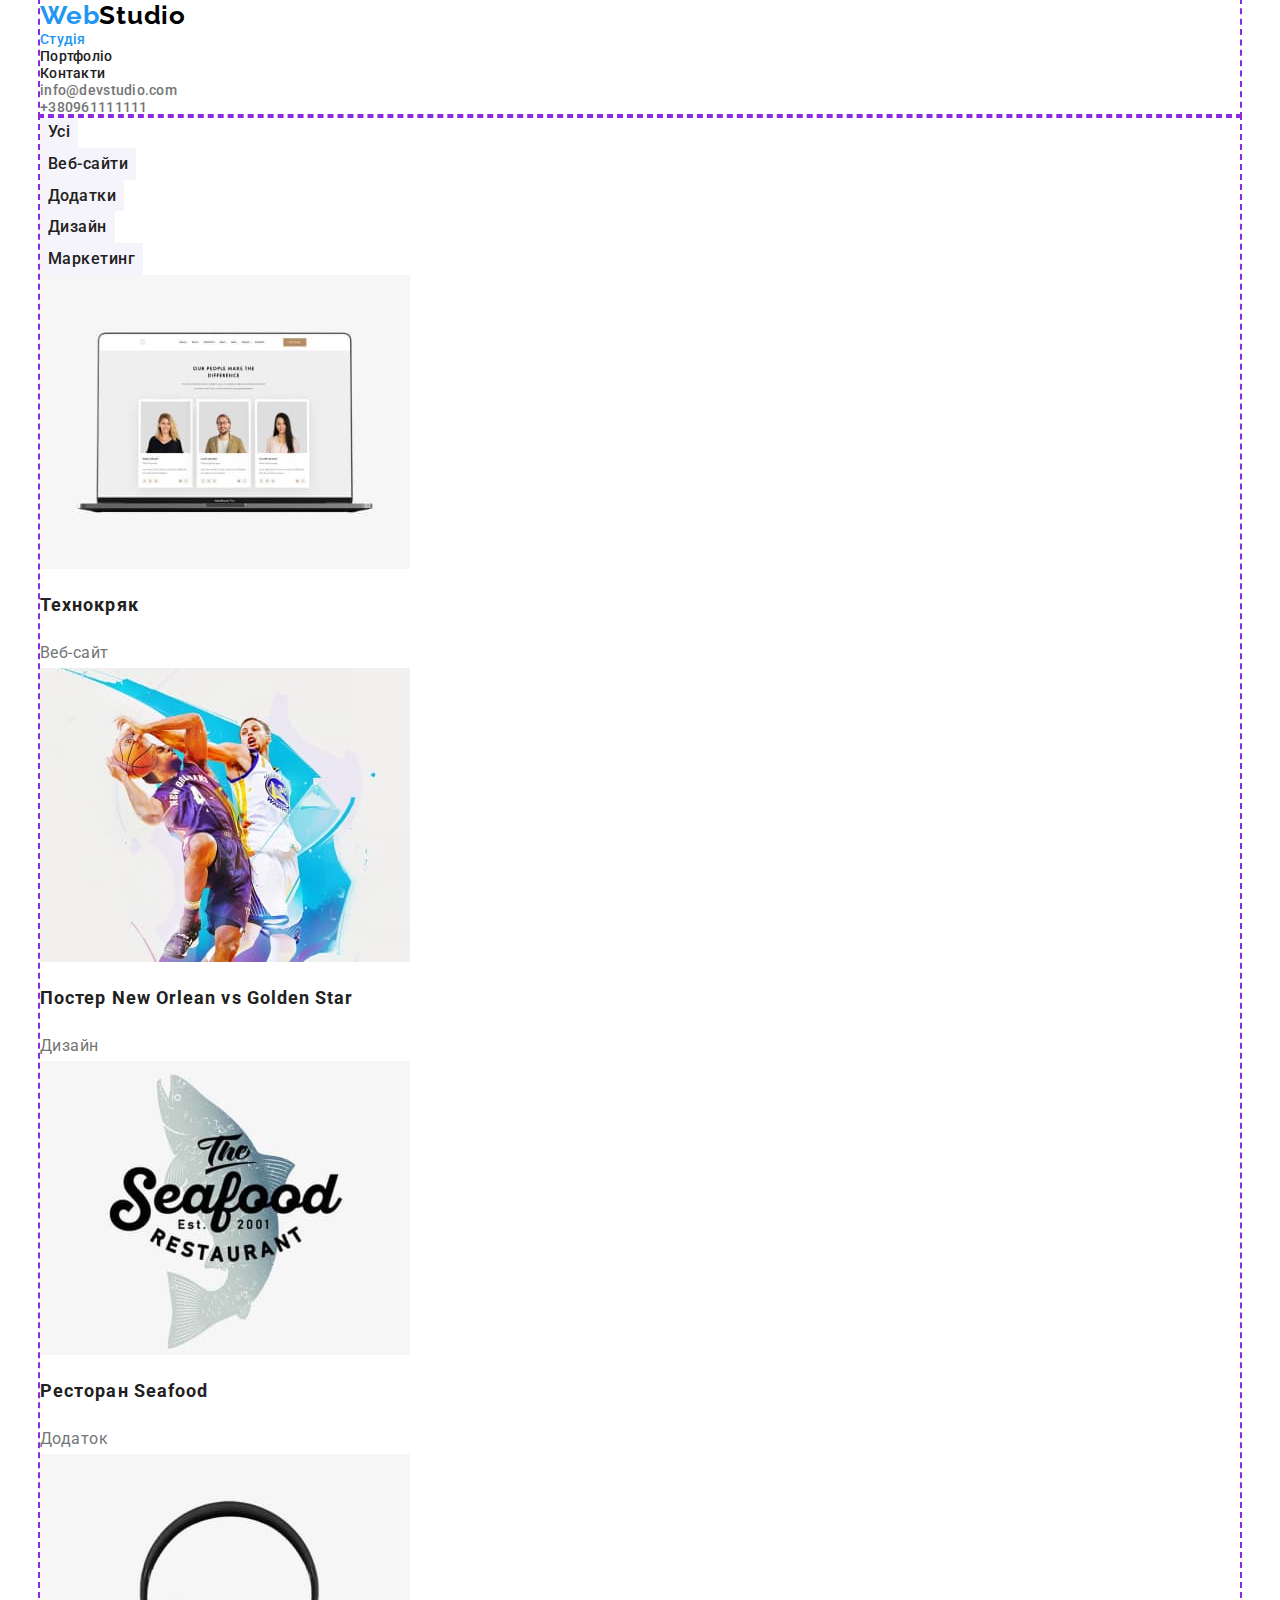
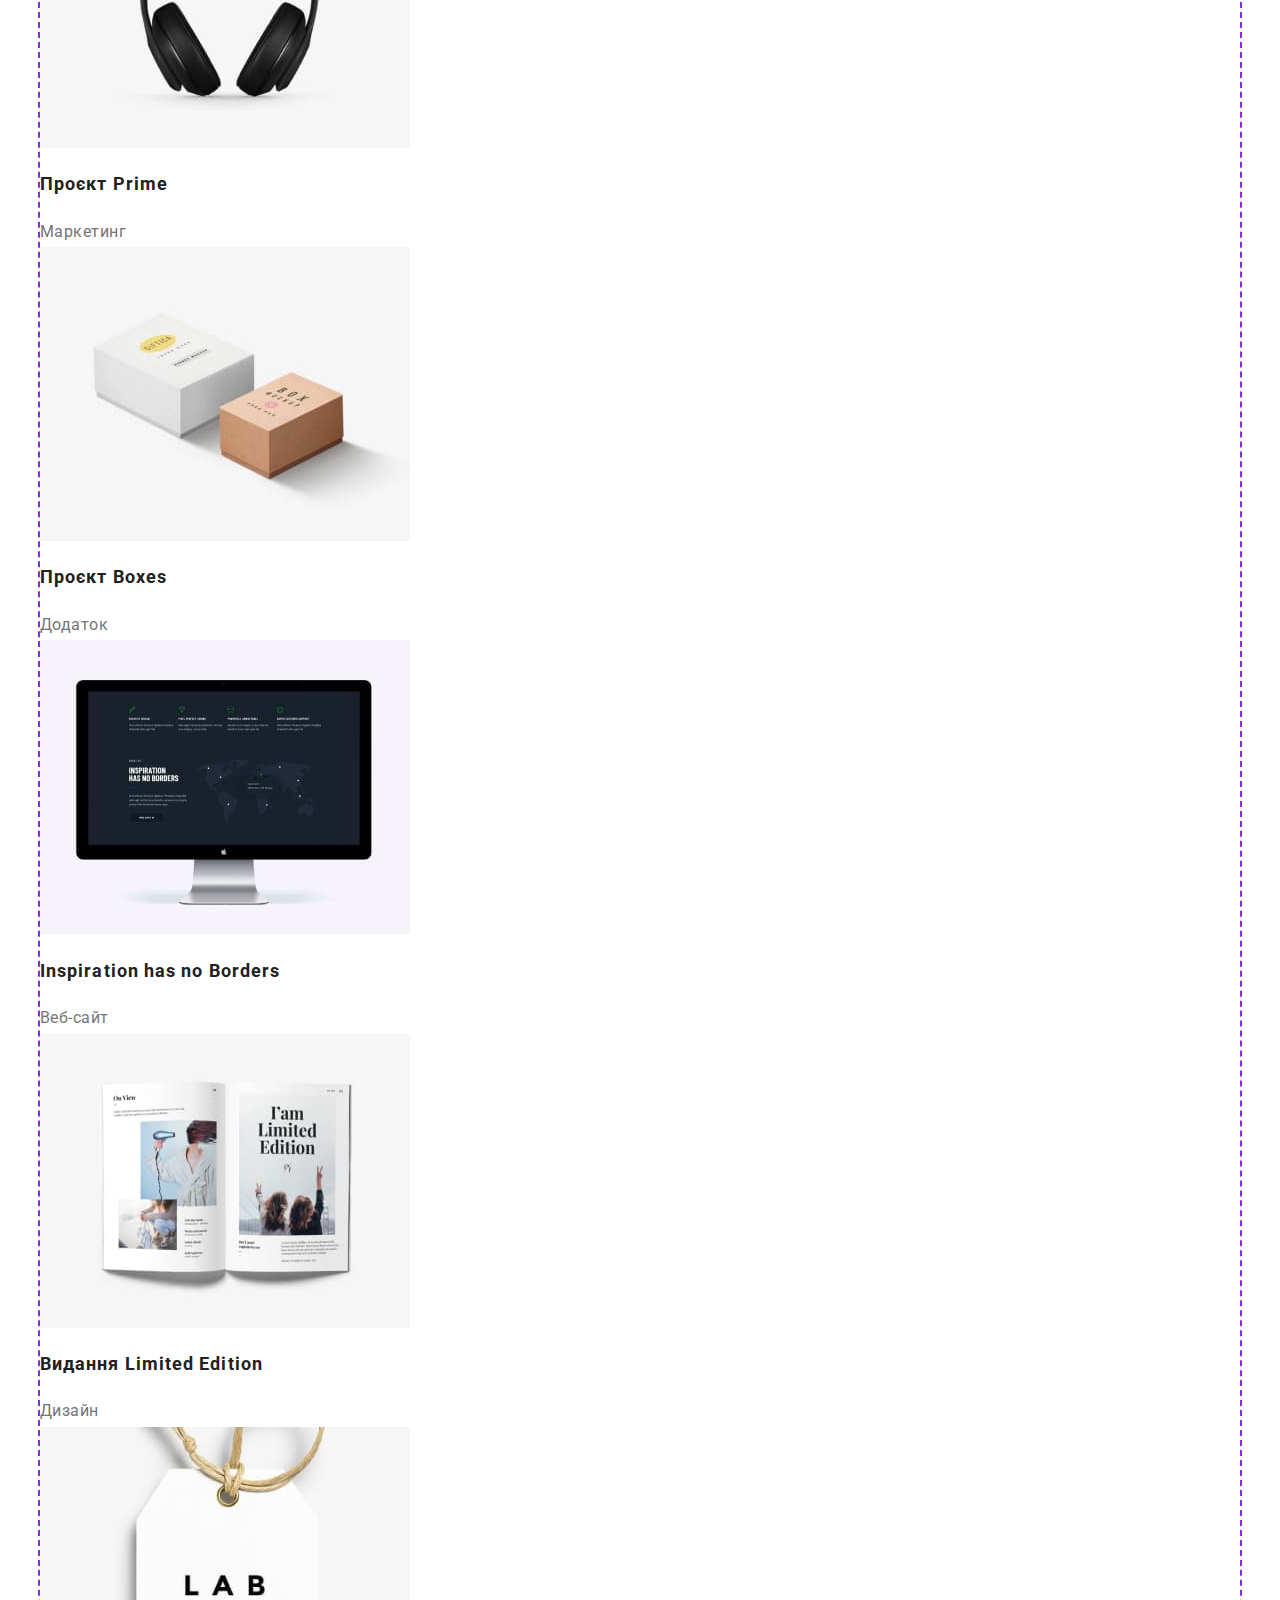
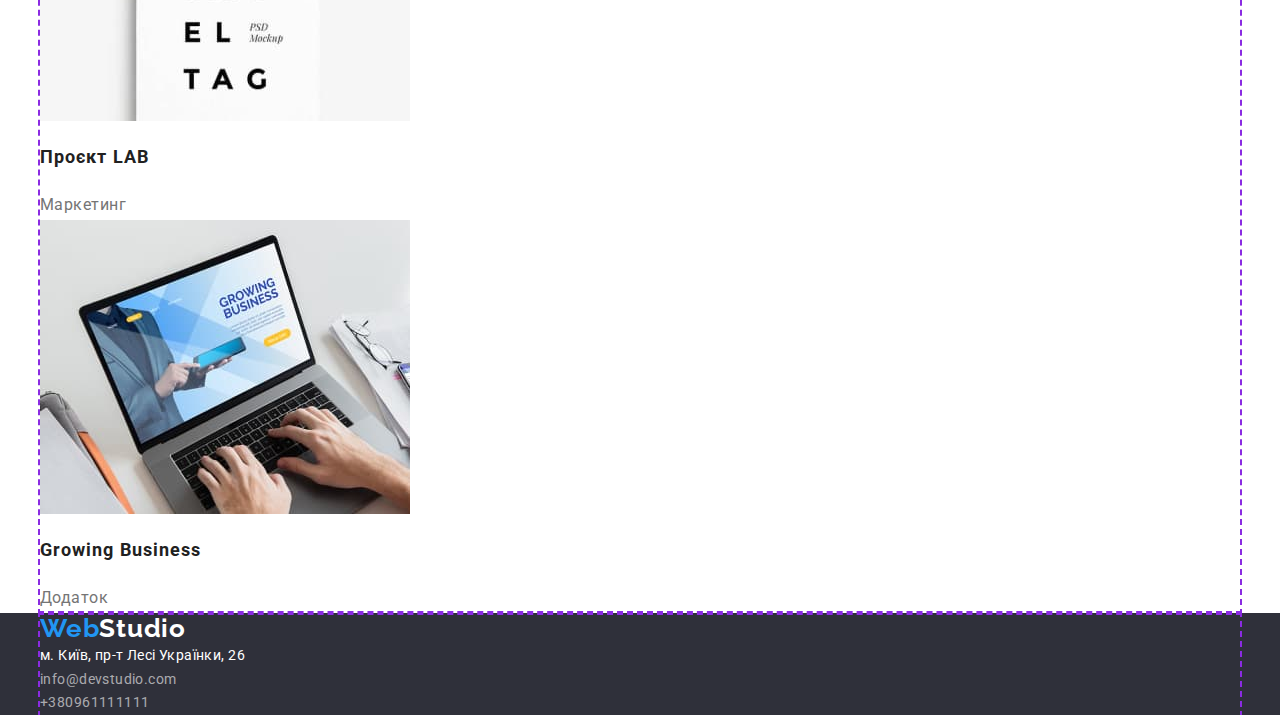
==== portfolio.html @ f0065f86 "ДЗ№3" ====
<!DOCTYPE html>
<html lang="uk">
  <head>
    <meta charset="UTF-8" />
    <meta http-equiv="X-UA-Compatible" content="IE=edge" />
    <meta name="viewport" content="width=device-width, initial-scale=1.0" />
    <title>Portfolio</title>
    <link rel="preconnect" href="https://fonts.googleapis.com" />
    <link rel="preconnect" href="https://fonts.gstatic.com" crossorigin />
    <link
      href="https://fonts.googleapis.com/css2?family=Raleway:wght@700&family=Roboto:wght@400;500;700;900&display=swap"
      rel="stylesheet"
    />
    <link
      rel="stylesheet"
      href="https://cdnjs.cloudflare.com/ajax/libs/modern-normalize/1.1.0/modern-normalize.min.css"
    />
    <link rel="stylesheet" href="./css/style.css" />
  </head>
  <body>
    <!--Шапка сайту-->
    <header class="page-header">
      <div class="container">
        <nav>
          <a class="logo link" href="index.html"
            >Web<span class="logo-wrap">Studio</span>
          </a>
          <ul class="list">
            <li>
              <a class="site-nav link current" href="./index.html">Студія</a>
            </li>
            <li>
              <a class="site-nav link" href="./portfolio.html">Портфоліо</a>
            </li>
            <li><a class="site-nav link" href="#">Контакти</a></li>
          </ul>
        </nav>
        <ul class="list">
          <li>
            <a class="contacts-header link" href="mailto:info@devstudio.com"
              >info@devstudio.com</a
            >
          </li>
          <li>
            <a class="contacts-header link" href="tel:+380961111111"
              >+380961111111</a
            >
          </li>
        </ul>
      </div>
    </header>
    <main>
      <!--Герой-->
      <section>
        <div class="container">
          <h1 class="visually-hidden">Наші проекти</h1>
          <ul class="list">
            <li><button class="filter-button" type="button">Усі</button></li>
            <li>
              <button class="filter-button" type="button">Веб-сайти</button>
            </li>
            <li>
              <button class="filter-button" type="button">Додатки</button>
            </li>
            <li><button class="filter-button" type="button">Дизайн</button></li>
            <li>
              <button class="filter-button" type="button">Маркетинг</button>
            </li>
          </ul>
          <ul class="list">
            <li>
              <a class="link" href="#"
                ><img
                  src="./imges/technokryk.jpg"
                  alt="websit-technokryk"
                  width="370"
                  height="294"
                />
                <h2 class="section-project">Технокряк</h2>
                <p class="project-text">Веб-сайт</p>
              </a>
            </li>
            <li>
              <a class="link" href="#"
                ><img
                  src="./imges/poster_new_orlean.jpg"
                  alt="poster-new-orlean-wih-golden-star"
                  width="370"
                  height="294"
                />
                <h2 class="section-project">
                  Постер New Orlean vs Golden Star
                </h2>
                <p class="project-text">Дизайн</p>
              </a>
            </li>
            <li>
              <a class="link" href="#"
                ><img
                  src="./imges/restaurant_seafood.jpg"
                  alt="banner-seafood-restaurant"
                  width="370"
                  height="294"
                />
                <h2 class="section-project">Ресторан Seafood</h2>
                <p class="project-text">Додаток</p>
              </a>
            </li>
            <li>
              <a class="link" href="#"
                ><img
                  src="./imges/project_prime.jpg"
                  alt="headphones"
                  width="370"
                  height="294"
                />
                <h2 class="section-project">Проєкт Prime</h2>
                <p class="project-text">Маркетинг</p>
              </a>
            </li>
            <li>
              <a class="link" href="#"
                ><img
                  src="./imges/project_box.jpg"
                  alt="two-boxes"
                  width="370"
                  height="294"
                />
                <h2 class="section-project">Проєкт Boxes</h2>
                <p class="project-text">Додаток</p>
              </a>
            </li>
            <li>
              <a class="link" href="#"
                ><img
                  src="./imges/inspiration_hasnt_boders.jpg"
                  alt="websit-inspiration-hasnt-boders"
                  width="370"
                  height="294"
                />
                <h2 class="section-project">Inspiration has no Borders</h2>
                <p class="project-text">Веб-сайт</p>
              </a>
            </li>
            <li>
              <a class="link" href="#"
                ><img
                  src="./imges/limitid_edition.jpg"
                  alt="book"
                  width="370"
                  height="294"
                />
                <h2 class="section-project">Видання Limited Edition</h2>
                <p class="project-text">Дизайн</p>
              </a>
            </li>
            <li>
              <a class="link" href="#"
                ><img
                  src="./imges/project_lab.jpg"
                  alt="label"
                  width="370"
                  height="294"
                />
                <h2 class="section-project">Проєкт LAB</h2>
                <p class="project-text">Маркетинг</p>
              </a>
            </li>
            <li>
              <a class="link" href="#"
                ><img
                  src="./imges/growing_business.jpg"
                  alt="laptop-with-app"
                  width="370"
                  height="294"
                />
                <h2 class="section-project">Growing Business</h2>
                <p class="project-text">Додаток</p>
              </a>
            </li>
          </ul>
        </div>
      </section>
    </main>
    <!--Футтер-->
    <footer class="footer">
      <div class="container">
        <a class="logo link" href="#"
          >Web<span class="logo-footer">Studio</span>
        </a>
        <address>
          <ul class="list">
            <li>
              <a
                class="footer-address link"
                href="https://goo.gl/maps/43y1ShWH6YqDdSyP7"
                target="_blank"
                rel="noopener nofollow noreferrer "
                >м. Київ, пр-т Лесі Українки, 26
              </a>
            </li>
            <li>
              <a class="footer-contacts link" href="mailto:info@devstudio.com"
                >info@devstudio.com</a
              >
            </li>
            <li>
              <a class="footer-contacts link" href="tel:+380961111111"
                >+380961111111</a
              >
            </li>
          </ul>
        </address>
      </div>
    </footer>
  </body>
</html>
---- css/style.css ----
/*колір основного тексту #212121;*/
/*колір допоміжного тексту #757575;*/
/*білий колір #FFFFFF;*/
/*акцент  #2196F3;*/

:root {
    --main-font: 'Roboto', sans-serif;
    /*колір-змінні*/
    --main-color:#212121;
    --secondary-color:#757575;
    --akcent-color:#2196F3;
    --white-color:#FFFFFF;
    --logo-secondary-color: #000000;
    --hero-footer-background:#2F303A;
    --background-team:#F5F4FA;
    --button-hover:#188CE8;
    --footer-contact-color:rgba(255, 255, 255, 0.6)

}
body{
    background-color:var(--white-color);
    font-family:var(--main-font);
    color:var(--main-color);
    font-size: 14px;
}
.list {
    padding: 0;
    margin: 0;
    list-style: none;
}
.link {
    text-decoration: none;
    font-style: normal;
}
h3,p{
    margin-top: 0;
    margin-bottom: 0;
}

.container {
    margin-left: auto;
    margin-right: auto;
    width: 1200px;
    outline: 2px dashed blueviolet;
}

 /*Шапка сайту*/
 .page-header{
    border-bottom: 1px #ECECEC;
 }
.logo{
    color: var(--akcent-color);
    font-family: 'Raleway';
    font-weight: 700;
    font-size: 26px;
    line-height: 1.19;
    letter-spacing: 0.03em;
    
}
.logo-wrap{
    color: var(--logo-secondary-color);
}

.site-nav{
    color: var(--main-color);
    font-weight: 500;
    line-height: 1.14;
    letter-spacing: 0.02em
}
.site-nav:hover, .site-nav:focus{
    color: var(--akcent-color);
}
.contacts-header {
    color: var(--secondary-color);
    font-weight: 500;
    line-height: 1.14;
    letter-spacing: 0.02em;
}
.contacts-header:hover,.contacts-header:focus {
    color: var(--akcent-color);
}
/*Герой*/
.hero{
    text-align: center;
    background-color:var(--hero-footer-background) ;
}
.hero-text{
    margin-top: 0;
    margin-bottom: 30px;
    color:var(--white-color);
    font-weight: 900;
    font-size: 44px;
    line-height: 1.36;
    letter-spacing: 0.06em;
    text-transform: uppercase;
    background-color: aqua;

}

.hero-button{
    border-radius: 4px;
    padding: 10px 32px;
    background-color: var(--akcent-color);
    color: var(--white-color);
    cursor: pointer;
    border-color:transparent;
    box-shadow: 0px 4px 4px rgba(0, 0, 0, 0.15);
    font-family: var(--main-font);
    font-weight: 700;
    font-size: 16px;
    line-height: 1.9;
    letter-spacing: 0.06em;
}
.hero-button:hover,
.hero-button:focus {
    background-color: var(--button-hover)
}
/*Наші переваги*/
.section{
    padding-top: 94px;
    padding-bottom: 94px;    
}
.features{
    padding-bottom: 0;
}
.features-tittle{
    margin-top: 0;
    margin-bottom: 10;
    color: var(--main-color);
    font-weight: 700;
    font-size: 14px;
    line-height: 1.14;
    letter-spacing: 0.03em;
}
.features-text{
    color: var(--secondary-color);
    font-size: 14px;
    line-height: 1.7;
    letter-spacing: 0.03em;
}
.visually-hidden{
    position: absolute;
    white-space: nowrap;
    width: 1px;
    height: 1px;
    overflow: hidden;
    border: 0;
    padding: 0;
    clip: rect(0 0 0 0);
    clip-path: inset(50%);
    margin: -1px;
}
/*Чим займаємося*/

.section-tittle{
    margin-top: 0;
    margin-bottom: 50px;
    text-align: center;
    font-weight: 700;
    font-size: 36px;
    line-height: 1.17;
    letter-spacing: 0.03em;
}
/*Команда*/
.team{
 
    background-color:var(--background-team);
}

.team-name{
    margin-bottom: 10px;
    font-weight: 500;
    font-size: 16px;
    line-height: 1.19;
    letter-spacing: 0.03em;
    
}
.team-text{
    color: var(--secondary-color);
    font-size: 16px;
    line-height: 1.19;
    letter-spacing: 0.03em;
}
.list-back{
    background-color: var(--white-color);
}

/*Футер*/
.footer{
    background-color:var(--hero-footer-background) ;
}
.logo-footer {
    color: var(--white-color);
}
.footer-address{
    color: var(--white-color);
    letter-spacing: 0.03em;
    line-height:1.71;
}
.footer-contacts{
    color:var(--footer-contact-color) ;
    letter-spacing: 0.03em;
    line-height:1.71;
}
.footer-contacts:hover, .footer-contacts:focus,.footer-address:hover,.footer-address:focus {
    color:var(--akcent-color);
}

/*Портфоліо*/
/*Проекти*/
.filter-button{
color: var(--main-color);
border-color: transparent;
cursor: pointer;
background: var(--background-team);
font-family: inherit;
font-weight: 500;
font-size: 16px;
line-height: 1.62;
text-align: center;
letter-spacing: 0.03em;
}
.filter-button:hover{
color: var(--white-color);
background: var(--akcent-color);
}
.section-project{
    color: var(--main-color);
    font-weight: 700;
    font-size: 18px;
    line-height: 2;
    letter-spacing: 0.06em;
}
.project-text{
    color: var(--secondary-color);
    font-size: 16px;
    line-height: 1.88;
    letter-spacing: 0.03em;
}
.current{
    color: var(--akcent-color);
}
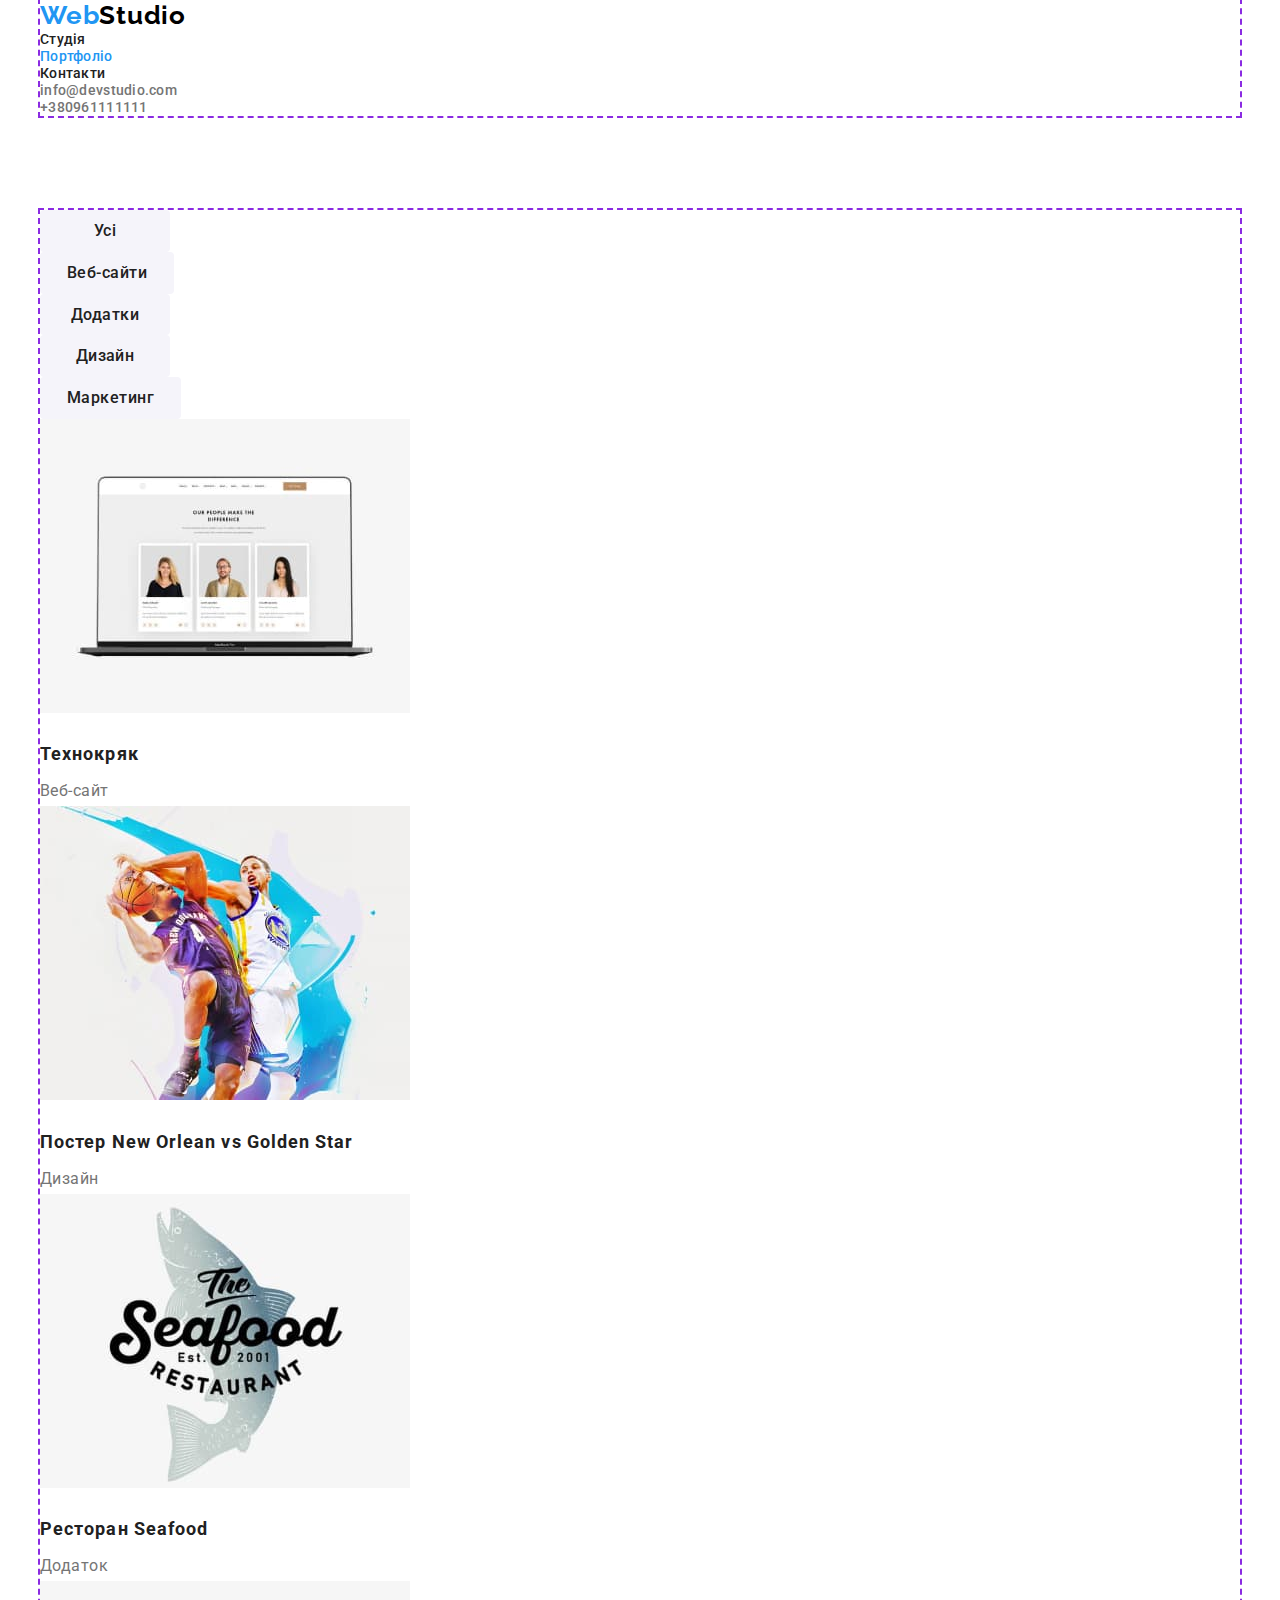
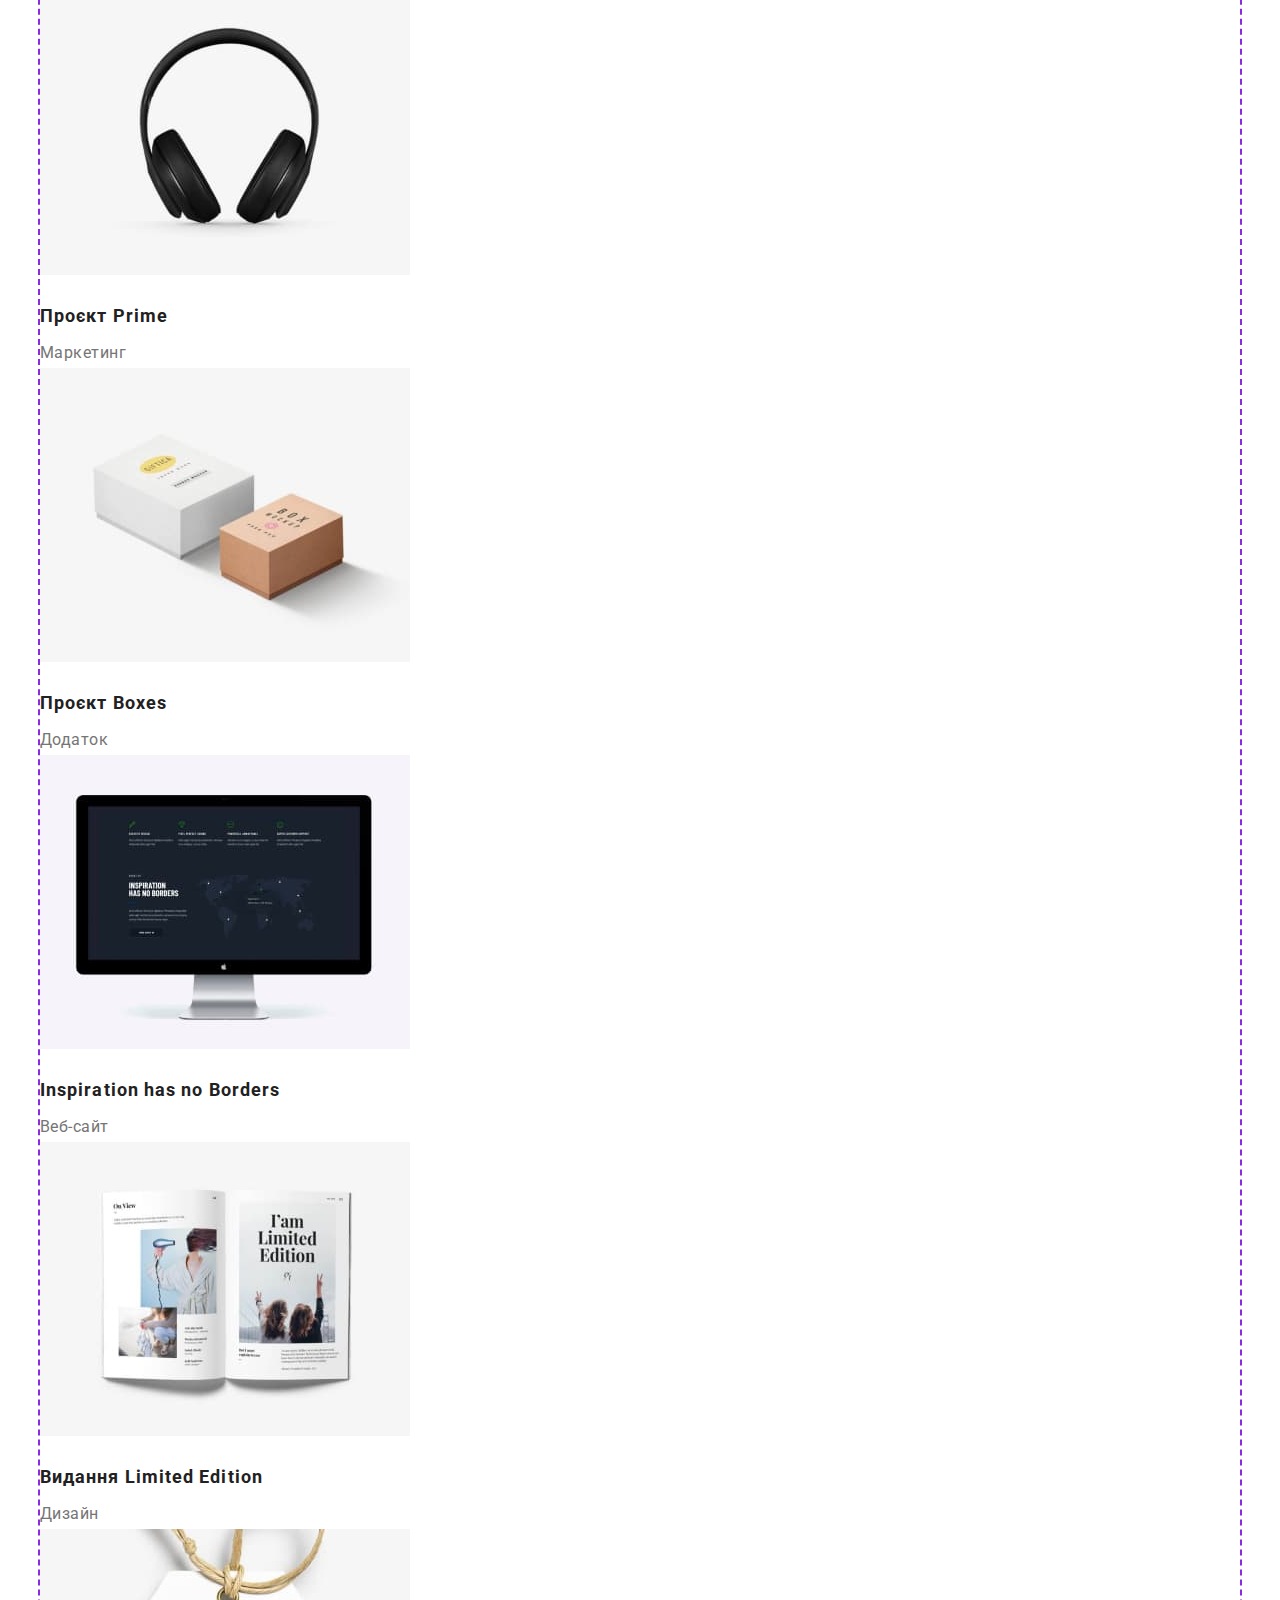
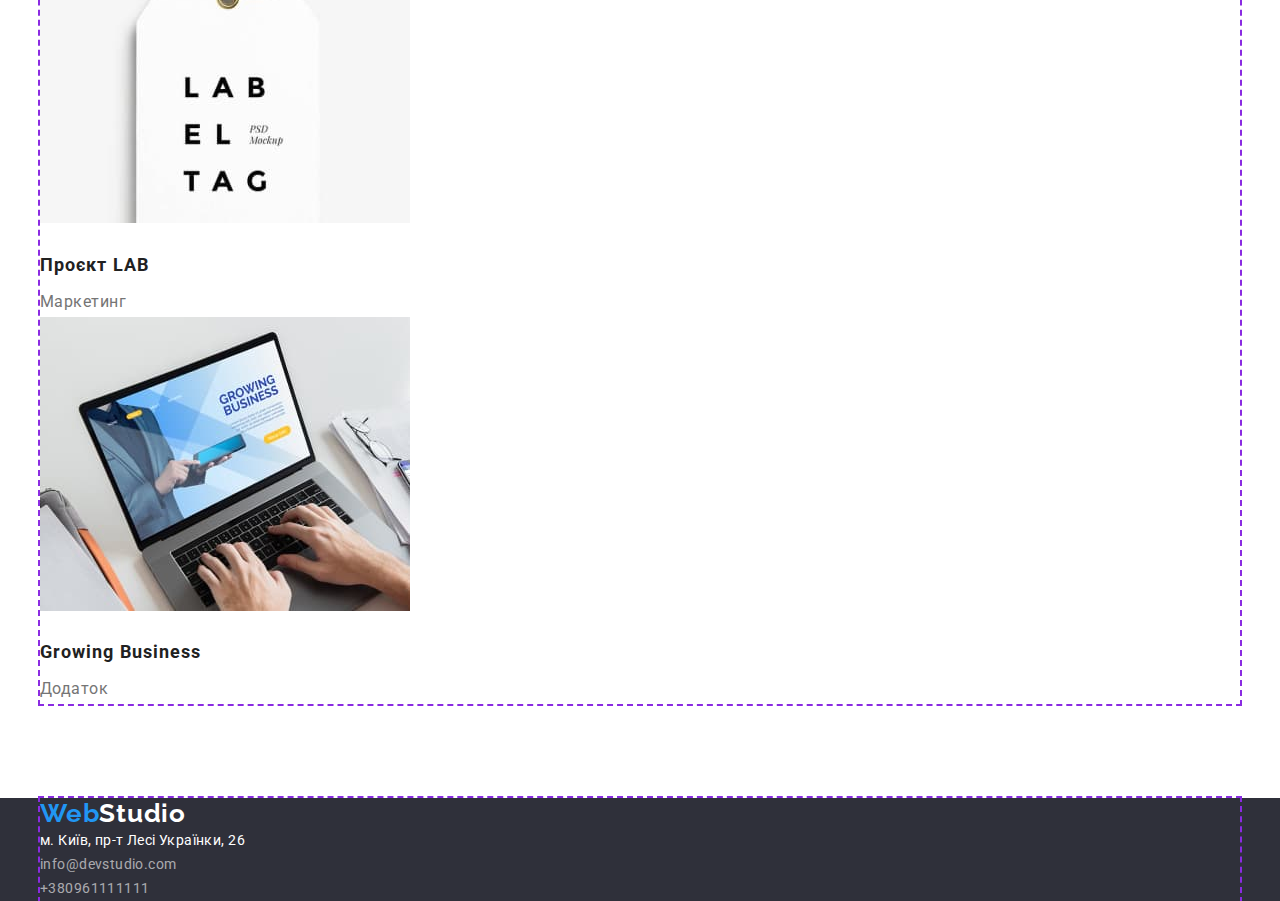
==== commit 1cc3bd68: "ДЗ№3" ====
--- a/portfolio.html
+++ b/portfolio.html
@@ -27,10 +27,12 @@
           </a>
           <ul class="list">
             <li>
-              <a class="site-nav link current" href="./index.html">Студія</a>
-            </li>
-            <li>
-              <a class="site-nav link" href="./portfolio.html">Портфоліо</a>
+              <a class="site-nav link" href="./index.html">Студія</a>
+            </li>
+            <li>
+              <a class="site-nav link current" href="./portfolio.html"
+                >Портфоліо</a
+              >
             </li>
             <li><a class="site-nav link" href="#">Контакти</a></li>
           </ul>
@@ -51,7 +53,7 @@
     </header>
     <main>
       <!--Герой-->
-      <section>
+      <section class="section">
         <div class="container">
           <h1 class="visually-hidden">Наші проекти</h1>
           <ul class="list">
--- a/css/style.css
+++ b/css/style.css
@@ -120,8 +120,8 @@
     padding-top: 94px;
     padding-bottom: 94px;    
 }
-.features{
-    padding-bottom: 0;
+.section.no-padding{
+padding-top: 0;
 }
 .features-tittle{
     margin-top: 0;
@@ -209,6 +209,9 @@
 /*Портфоліо*/
 /*Проекти*/
 .filter-button{
+min-width: 130px;
+padding: 6px 25px;
+border-radius: 4px ;
 color: var(--main-color);
 border-color: transparent;
 cursor: pointer;
@@ -221,10 +224,13 @@
 letter-spacing: 0.03em;
 }
 .filter-button:hover{
+box-shadow: 0px 3px 1px rgba(0, 0, 0, 0.1), 0px 1px 2px rgba(0, 0, 0, 0.08), 0px 2px 2px rgba(0, 0, 0, 0.12);
 color: var(--white-color);
 background: var(--akcent-color);
 }
 .section-project{
+    margin-top: 20px;
+    margin-bottom: 4px;
     color: var(--main-color);
     font-weight: 700;
     font-size: 18px;
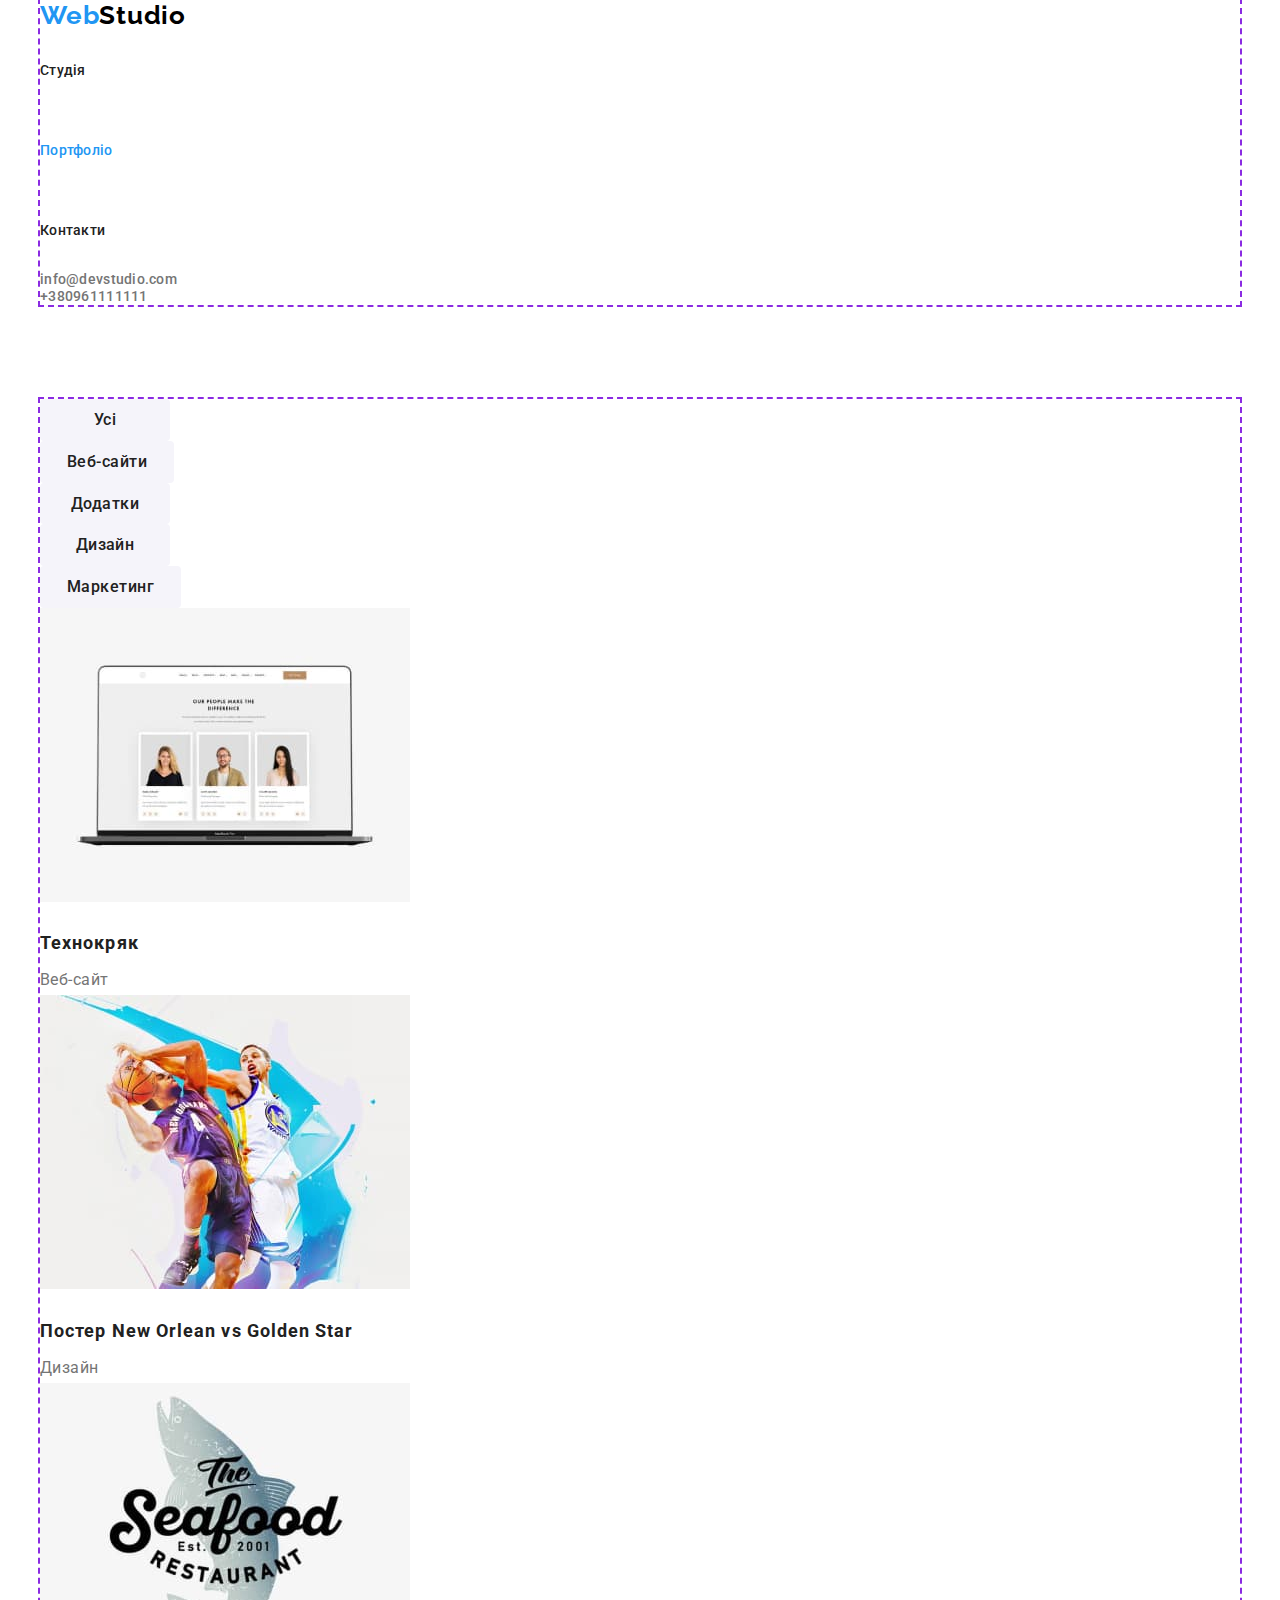
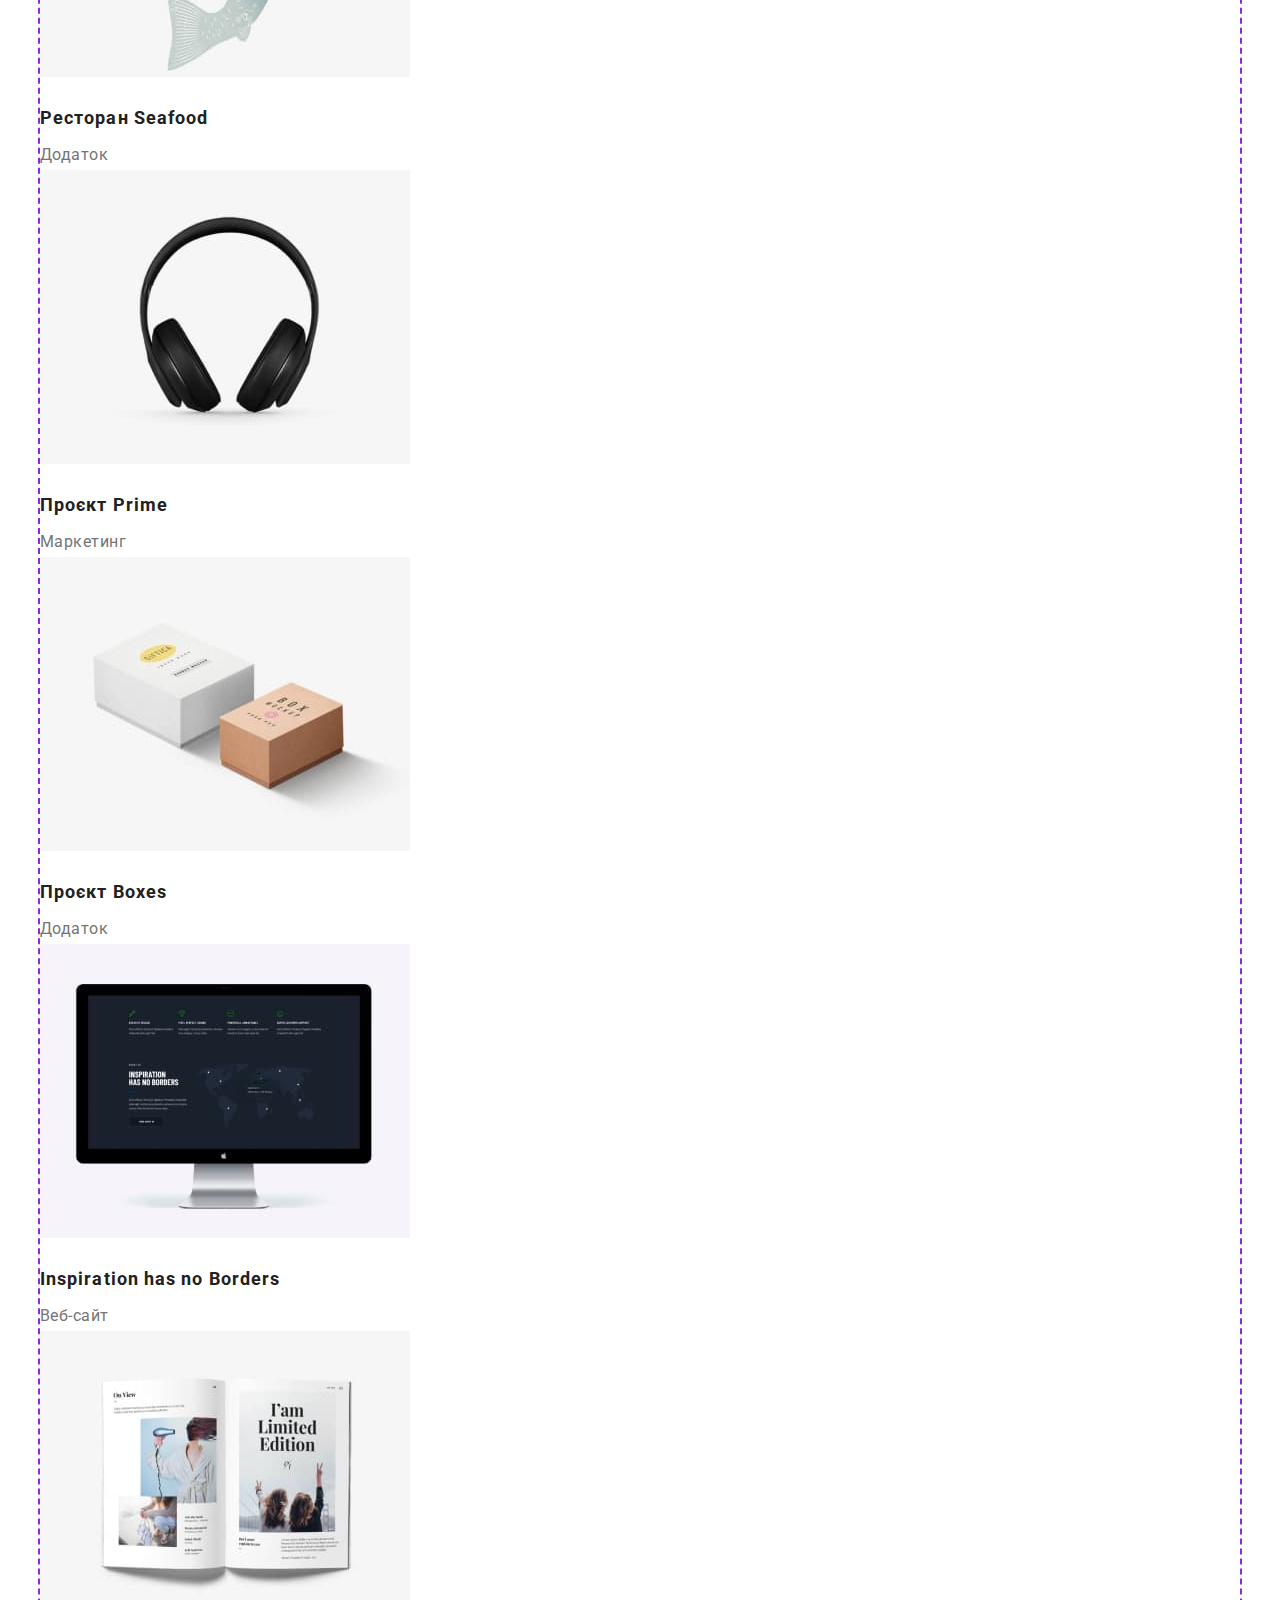
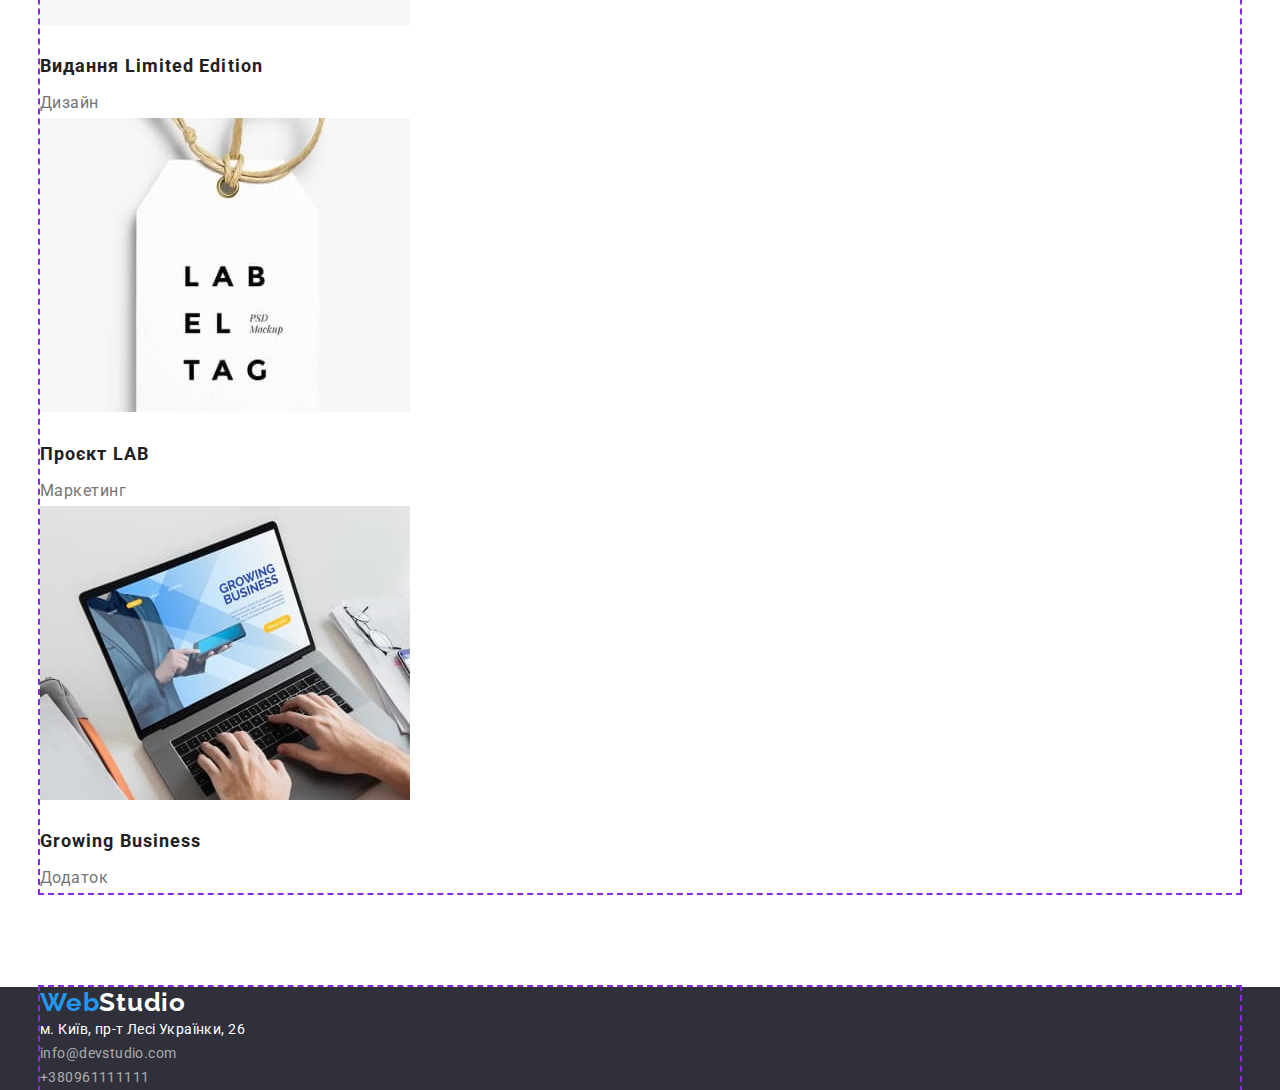
==== commit 653da01e: "ДЗ№3" ====
--- a/portfolio.html
+++ b/portfolio.html
@@ -76,7 +76,6 @@
                   src="./imges/technokryk.jpg"
                   alt="websit-technokryk"
                   width="370"
-                  height="294"
                 />
                 <h2 class="section-project">Технокряк</h2>
                 <p class="project-text">Веб-сайт</p>
@@ -88,7 +87,6 @@
                   src="./imges/poster_new_orlean.jpg"
                   alt="poster-new-orlean-wih-golden-star"
                   width="370"
-                  height="294"
                 />
                 <h2 class="section-project">
                   Постер New Orlean vs Golden Star
@@ -102,7 +100,6 @@
                   src="./imges/restaurant_seafood.jpg"
                   alt="banner-seafood-restaurant"
                   width="370"
-                  height="294"
                 />
                 <h2 class="section-project">Ресторан Seafood</h2>
                 <p class="project-text">Додаток</p>
@@ -114,7 +111,6 @@
                   src="./imges/project_prime.jpg"
                   alt="headphones"
                   width="370"
-                  height="294"
                 />
                 <h2 class="section-project">Проєкт Prime</h2>
                 <p class="project-text">Маркетинг</p>
@@ -126,7 +122,6 @@
                   src="./imges/project_box.jpg"
                   alt="two-boxes"
                   width="370"
-                  height="294"
                 />
                 <h2 class="section-project">Проєкт Boxes</h2>
                 <p class="project-text">Додаток</p>
@@ -138,7 +133,6 @@
                   src="./imges/inspiration_hasnt_boders.jpg"
                   alt="websit-inspiration-hasnt-boders"
                   width="370"
-                  height="294"
                 />
                 <h2 class="section-project">Inspiration has no Borders</h2>
                 <p class="project-text">Веб-сайт</p>
@@ -150,7 +144,6 @@
                   src="./imges/limitid_edition.jpg"
                   alt="book"
                   width="370"
-                  height="294"
                 />
                 <h2 class="section-project">Видання Limited Edition</h2>
                 <p class="project-text">Дизайн</p>
@@ -158,12 +151,7 @@
             </li>
             <li>
               <a class="link" href="#"
-                ><img
-                  src="./imges/project_lab.jpg"
-                  alt="label"
-                  width="370"
-                  height="294"
-                />
+                ><img src="./imges/project_lab.jpg" alt="label" width="370" />
                 <h2 class="section-project">Проєкт LAB</h2>
                 <p class="project-text">Маркетинг</p>
               </a>
@@ -174,7 +162,6 @@
                   src="./imges/growing_business.jpg"
                   alt="laptop-with-app"
                   width="370"
-                  height="294"
                 />
                 <h2 class="section-project">Growing Business</h2>
                 <p class="project-text">Додаток</p>
--- a/css/style.css
+++ b/css/style.css
@@ -48,6 +48,10 @@
  .page-header{
     border-bottom: 1px #ECECEC;
  }
+.nav-contacts{
+    align-items: center;
+    display: flex;
+}
 .logo{
     color: var(--akcent-color);
     font-family: 'Raleway';
@@ -60,8 +64,20 @@
 .logo-wrap{
     color: var(--logo-secondary-color);
 }
-
+.nav{
+    display: flex;
+    margin-left: 91px;
+
+}
+
+.nav .item +.item{
+    margin-left: 50px;
+}
 .site-nav{
+    display: block;
+    padding-top: 32px;
+    padding-bottom: 32px;
+
     color: var(--main-color);
     font-weight: 500;
     line-height: 1.14;
@@ -70,6 +86,13 @@
 .site-nav:hover, .site-nav:focus{
     color: var(--akcent-color);
 }
+.contacts{
+    display: flex;
+    margin-left: auto;
+}
+.contacts .item + .item{
+margin-left: 50px;
+}
 .contacts-header {
     color: var(--secondary-color);
     font-weight: 500;
@@ -85,7 +108,6 @@
     background-color:var(--hero-footer-background) ;
 }
 .hero-text{
-    margin-top: 0;
     margin-bottom: 30px;
     color:var(--white-color);
     font-weight: 900;
@@ -93,7 +115,6 @@
     line-height: 1.36;
     letter-spacing: 0.06em;
     text-transform: uppercase;
-    background-color: aqua;
 
 }
 
@@ -119,6 +140,14 @@
 .section{
     padding-top: 94px;
     padding-bottom: 94px;    
+}
+.features-list{
+    display: flex;
+    flex-wrap: wrap;
+}
+.features-list .item{
+    width: 300px;
+    background-color: tomato;
 }
 .section.no-padding{
 padding-top: 0;
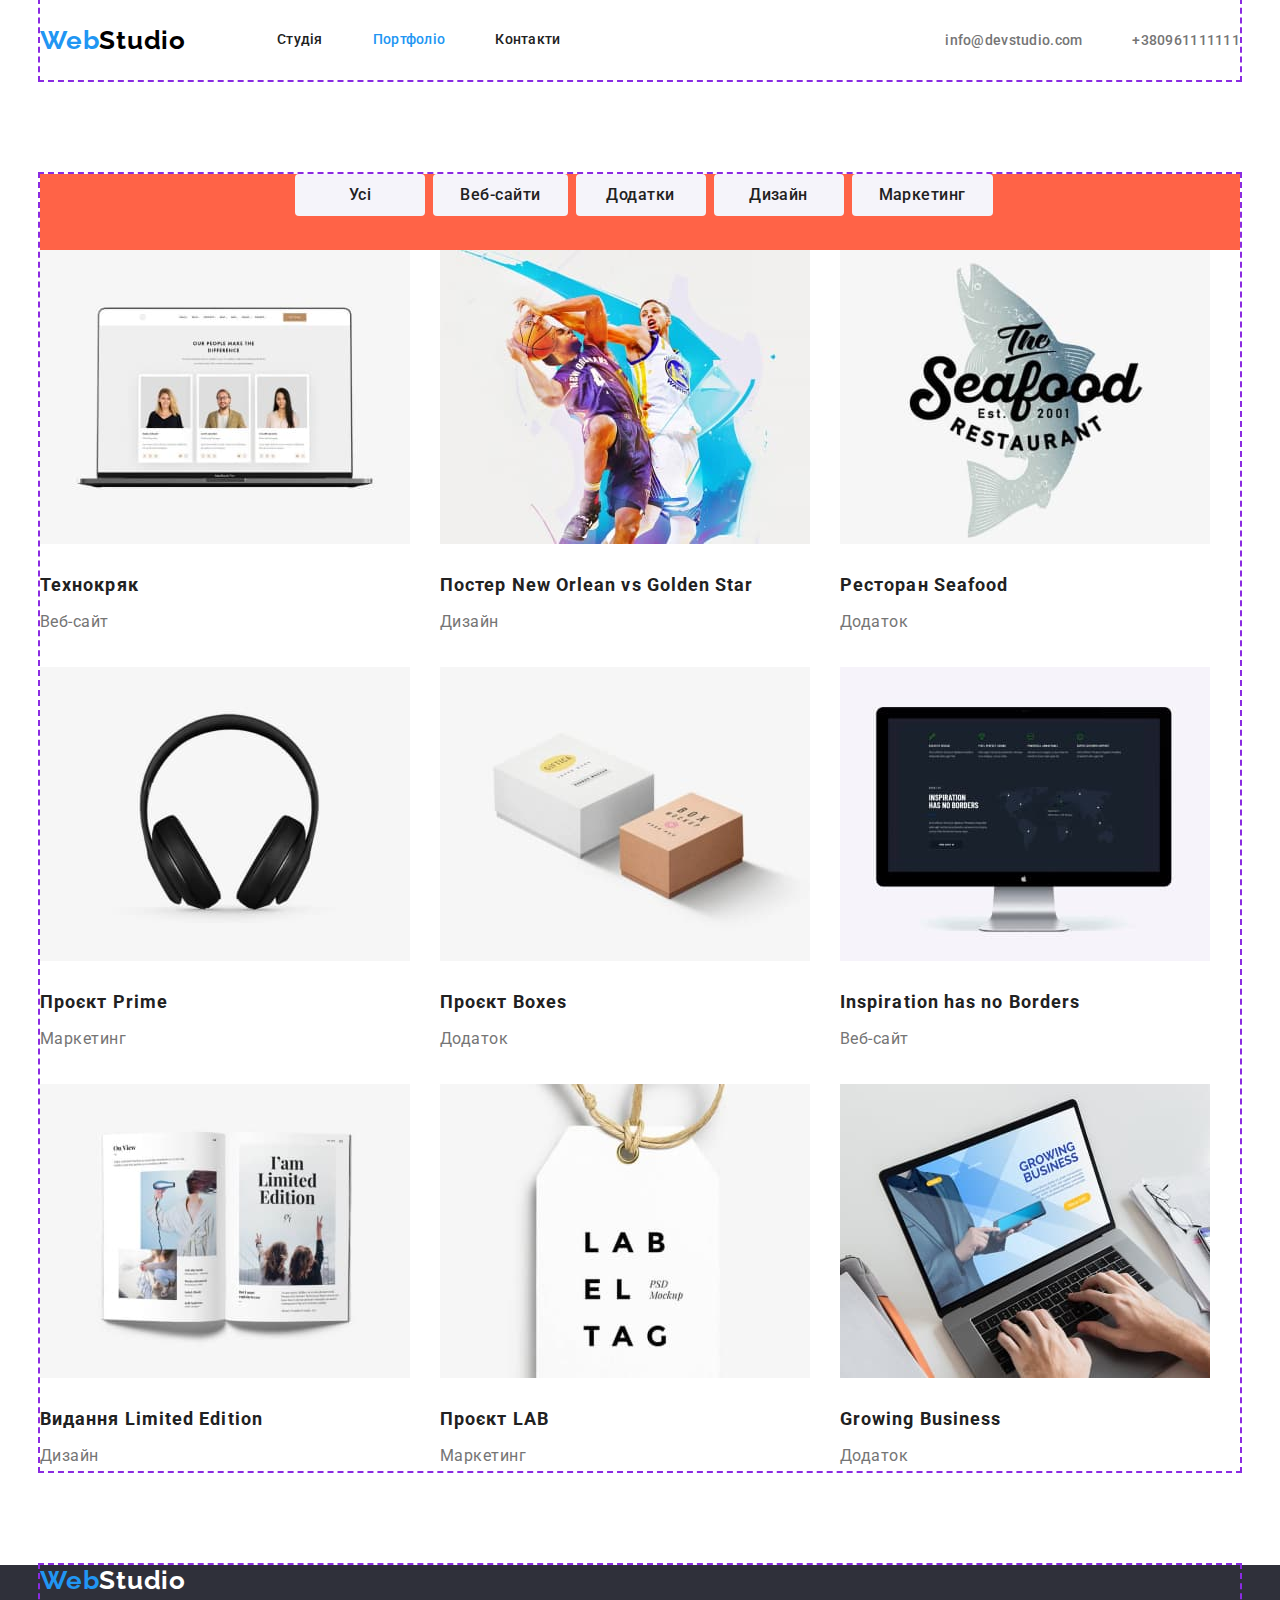
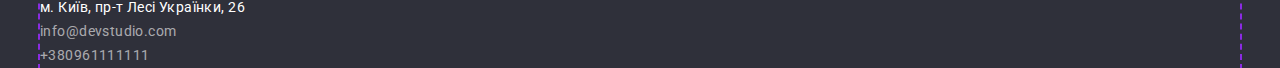
==== commit 2be47360: "ДЗ№3" ====
--- a/portfolio.html
+++ b/portfolio.html
@@ -20,30 +20,32 @@
   <body>
     <!--Шапка сайту-->
     <header class="page-header">
-      <div class="container">
+      <div class="container nav-contacts">
+        <a class="logo link" href="index.html"
+          >Web<span class="logo-wrap">Studio</span>
+        </a>
         <nav>
-          <a class="logo link" href="index.html"
-            >Web<span class="logo-wrap">Studio</span>
-          </a>
-          <ul class="list">
-            <li>
+          <ul class="nav list">
+            <li class="item">
               <a class="site-nav link" href="./index.html">Студія</a>
             </li>
-            <li>
+            <li class="item">
               <a class="site-nav link current" href="./portfolio.html"
                 >Портфоліо</a
               >
             </li>
-            <li><a class="site-nav link" href="#">Контакти</a></li>
+            <li class="item">
+              <a class="site-nav link" href="#">Контакти</a>
+            </li>
           </ul>
         </nav>
-        <ul class="list">
-          <li>
+        <ul class="contacts list">
+          <li class="item">
             <a class="contacts-header link" href="mailto:info@devstudio.com"
               >info@devstudio.com</a
             >
           </li>
-          <li>
+          <li class="item">
             <a class="contacts-header link" href="tel:+380961111111"
               >+380961111111</a
             >
@@ -56,7 +58,7 @@
       <section class="section">
         <div class="container">
           <h1 class="visually-hidden">Наші проекти</h1>
-          <ul class="list">
+          <ul class="button-portfolio list">
             <li><button class="filter-button" type="button">Усі</button></li>
             <li>
               <button class="filter-button" type="button">Веб-сайти</button>
@@ -69,8 +71,8 @@
               <button class="filter-button" type="button">Маркетинг</button>
             </li>
           </ul>
-          <ul class="list">
-            <li>
+          <ul class="list project">
+            <li class="works">
               <a class="link" href="#"
                 ><img
                   src="./imges/technokryk.jpg"
@@ -81,7 +83,7 @@
                 <p class="project-text">Веб-сайт</p>
               </a>
             </li>
-            <li>
+            <li class="works">
               <a class="link" href="#"
                 ><img
                   src="./imges/poster_new_orlean.jpg"
@@ -94,7 +96,7 @@
                 <p class="project-text">Дизайн</p>
               </a>
             </li>
-            <li>
+            <li class="works">
               <a class="link" href="#"
                 ><img
                   src="./imges/restaurant_seafood.jpg"
@@ -105,7 +107,7 @@
                 <p class="project-text">Додаток</p>
               </a>
             </li>
-            <li>
+            <li class="works">
               <a class="link" href="#"
                 ><img
                   src="./imges/project_prime.jpg"
@@ -116,7 +118,7 @@
                 <p class="project-text">Маркетинг</p>
               </a>
             </li>
-            <li>
+            <li class="works">
               <a class="link" href="#"
                 ><img
                   src="./imges/project_box.jpg"
@@ -127,7 +129,7 @@
                 <p class="project-text">Додаток</p>
               </a>
             </li>
-            <li>
+            <li class="works">
               <a class="link" href="#"
                 ><img
                   src="./imges/inspiration_hasnt_boders.jpg"
@@ -138,7 +140,7 @@
                 <p class="project-text">Веб-сайт</p>
               </a>
             </li>
-            <li>
+            <li class="works">
               <a class="link" href="#"
                 ><img
                   src="./imges/limitid_edition.jpg"
@@ -149,14 +151,14 @@
                 <p class="project-text">Дизайн</p>
               </a>
             </li>
-            <li>
+            <li class="works">
               <a class="link" href="#"
                 ><img src="./imges/project_lab.jpg" alt="label" width="370" />
                 <h2 class="section-project">Проєкт LAB</h2>
                 <p class="project-text">Маркетинг</p>
               </a>
             </li>
-            <li>
+            <li class="works">
               <a class="link" href="#"
                 ><img
                   src="./imges/growing_business.jpg"
--- a/css/style.css
+++ b/css/style.css
@@ -257,6 +257,33 @@
 color: var(--white-color);
 background: var(--akcent-color);
 }
+.button-portfolio{
+    display: flex;
+    flex-wrap: wrap;
+    justify-content: center;
+
+
+    background-color: tomato;
+}
+.button-portfolio>li{
+    margin-left: 8px;
+    margin-bottom: 34px;
+}
+.project{
+    display: flex;
+    flex-wrap:wrap ;
+}
+.works{
+width: 370px;
+margin-right: 30px;
+margin-bottom: 30px;
+}
+.works:nth-child(3n){
+    margin-right: 0;
+}
+.works:nth-last-child(-n+3){
+    margin-bottom: 0;
+}
 .section-project{
     margin-top: 20px;
     margin-bottom: 4px;
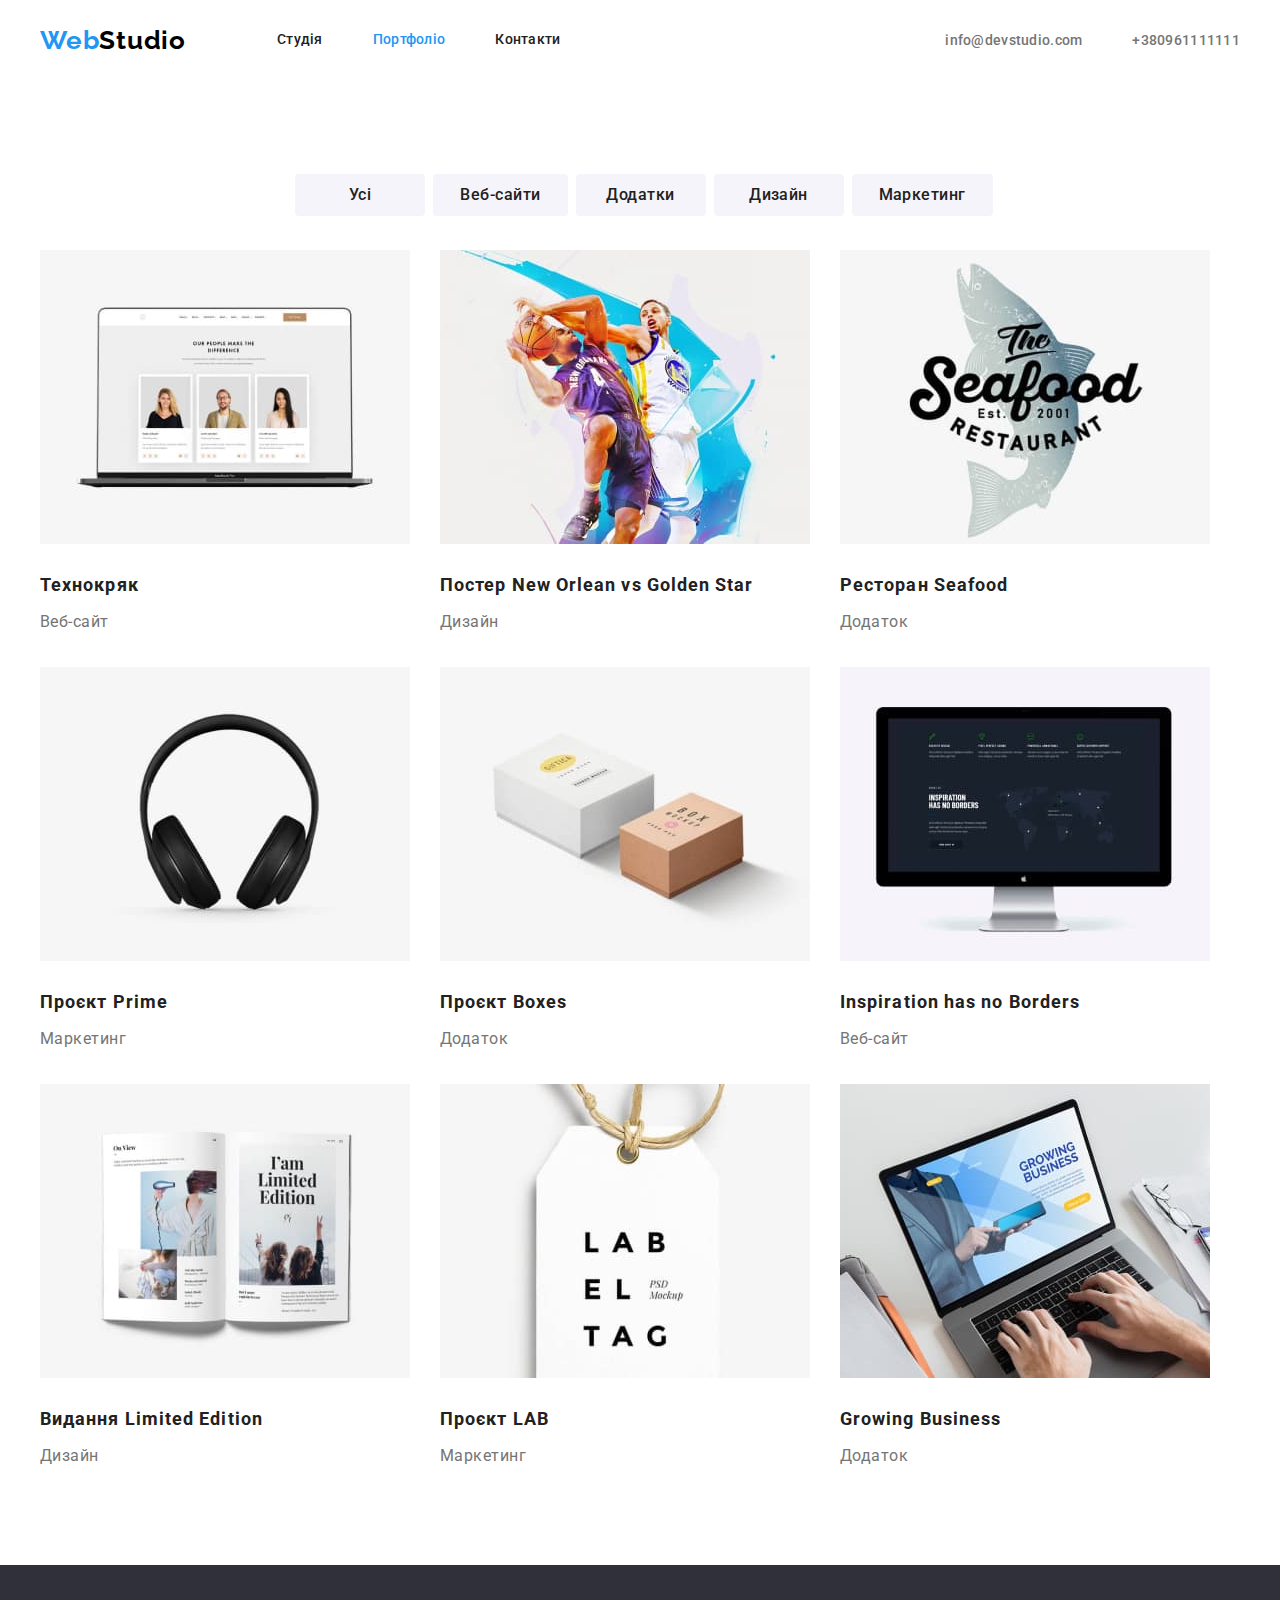
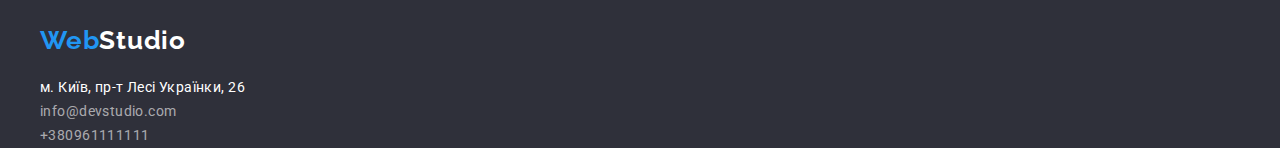
==== commit d2402771: "ДЗ№3" ====
--- a/portfolio.html
+++ b/portfolio.html
@@ -176,9 +176,11 @@
     <!--Футтер-->
     <footer class="footer">
       <div class="container">
-        <a class="logo link" href="#"
-          >Web<span class="logo-footer">Studio</span>
-        </a>
+        <div class="lower-logo">
+          <a class="logo link" href="#"
+            >Web<span class="logo-footer">Studio</span>
+          </a>
+        </div>
         <address>
           <ul class="list">
             <li>
--- a/css/style.css
+++ b/css/style.css
@@ -40,8 +40,10 @@
 .container {
     margin-left: auto;
     margin-right: auto;
-    width: 1200px;
-    outline: 2px dashed blueviolet;
+    padding-left: 15px;
+    padding-right: 15px;
+    width: 1230px;
+    /* outline: 2px dashed blueviolet; */
 }
 
  /*Шапка сайту*/
@@ -144,10 +146,11 @@
 .features-list{
     display: flex;
     flex-wrap: wrap;
+    margin: -15px;
 }
 .features-list .item{
-    width: 300px;
-    background-color: tomato;
+    width: 270px;
+    margin: 15px;
 }
 .section.no-padding{
 padding-top: 0;
@@ -190,13 +193,33 @@
     line-height: 1.17;
     letter-spacing: 0.03em;
 }
+.tittle{
+    display: flex;
+    flex-wrap: wrap;
+    margin: -15px;;
+}
+.tittle .item{
+ margin: 15px;
+}
+
+
 /*Команда*/
 .team{
  
     background-color:var(--background-team);
 }
+.personnel{
+    display: flex;
+    flex-wrap: wrap;
+    margin: -15px;
+}
+.personnel .list-back{
+    margin: 15px;
+}
 
 .team-name{
+    margin-bottom: 10px;
+    text-align: center;
     margin-bottom: 10px;
     font-weight: 500;
     font-size: 16px;
@@ -205,6 +228,7 @@
     
 }
 .team-text{
+    text-align: center;
     color: var(--secondary-color);
     font-size: 16px;
     line-height: 1.19;
@@ -217,6 +241,10 @@
 /*Футер*/
 .footer{
     background-color:var(--hero-footer-background) ;
+}
+.lower-logo{
+   padding-top: 60px;
+   margin-bottom: 20px;
 }
 .logo-footer {
     color: var(--white-color);
@@ -263,7 +291,7 @@
     justify-content: center;
 
 
-    background-color: tomato;
+    /* background-color: tomato; */
 }
 .button-portfolio>li{
     margin-left: 8px;
@@ -272,18 +300,24 @@
 .project{
     display: flex;
     flex-wrap:wrap ;
+    margin:-15px ;
 }
 .works{
-width: 370px;
+    width: 370px;
+    margin: 15px;
+/* width: 380px;
 margin-right: 30px;
-margin-bottom: 30px;
-}
-.works:nth-child(3n){
+margin-bottom: 30px; */
+/* background-color: aqua; */
+}
+
+/* .works:nth-child(3n){
     margin-right: 0;
 }
 .works:nth-last-child(-n+3){
     margin-bottom: 0;
-}
+} */
+
 .section-project{
     margin-top: 20px;
     margin-bottom: 4px;
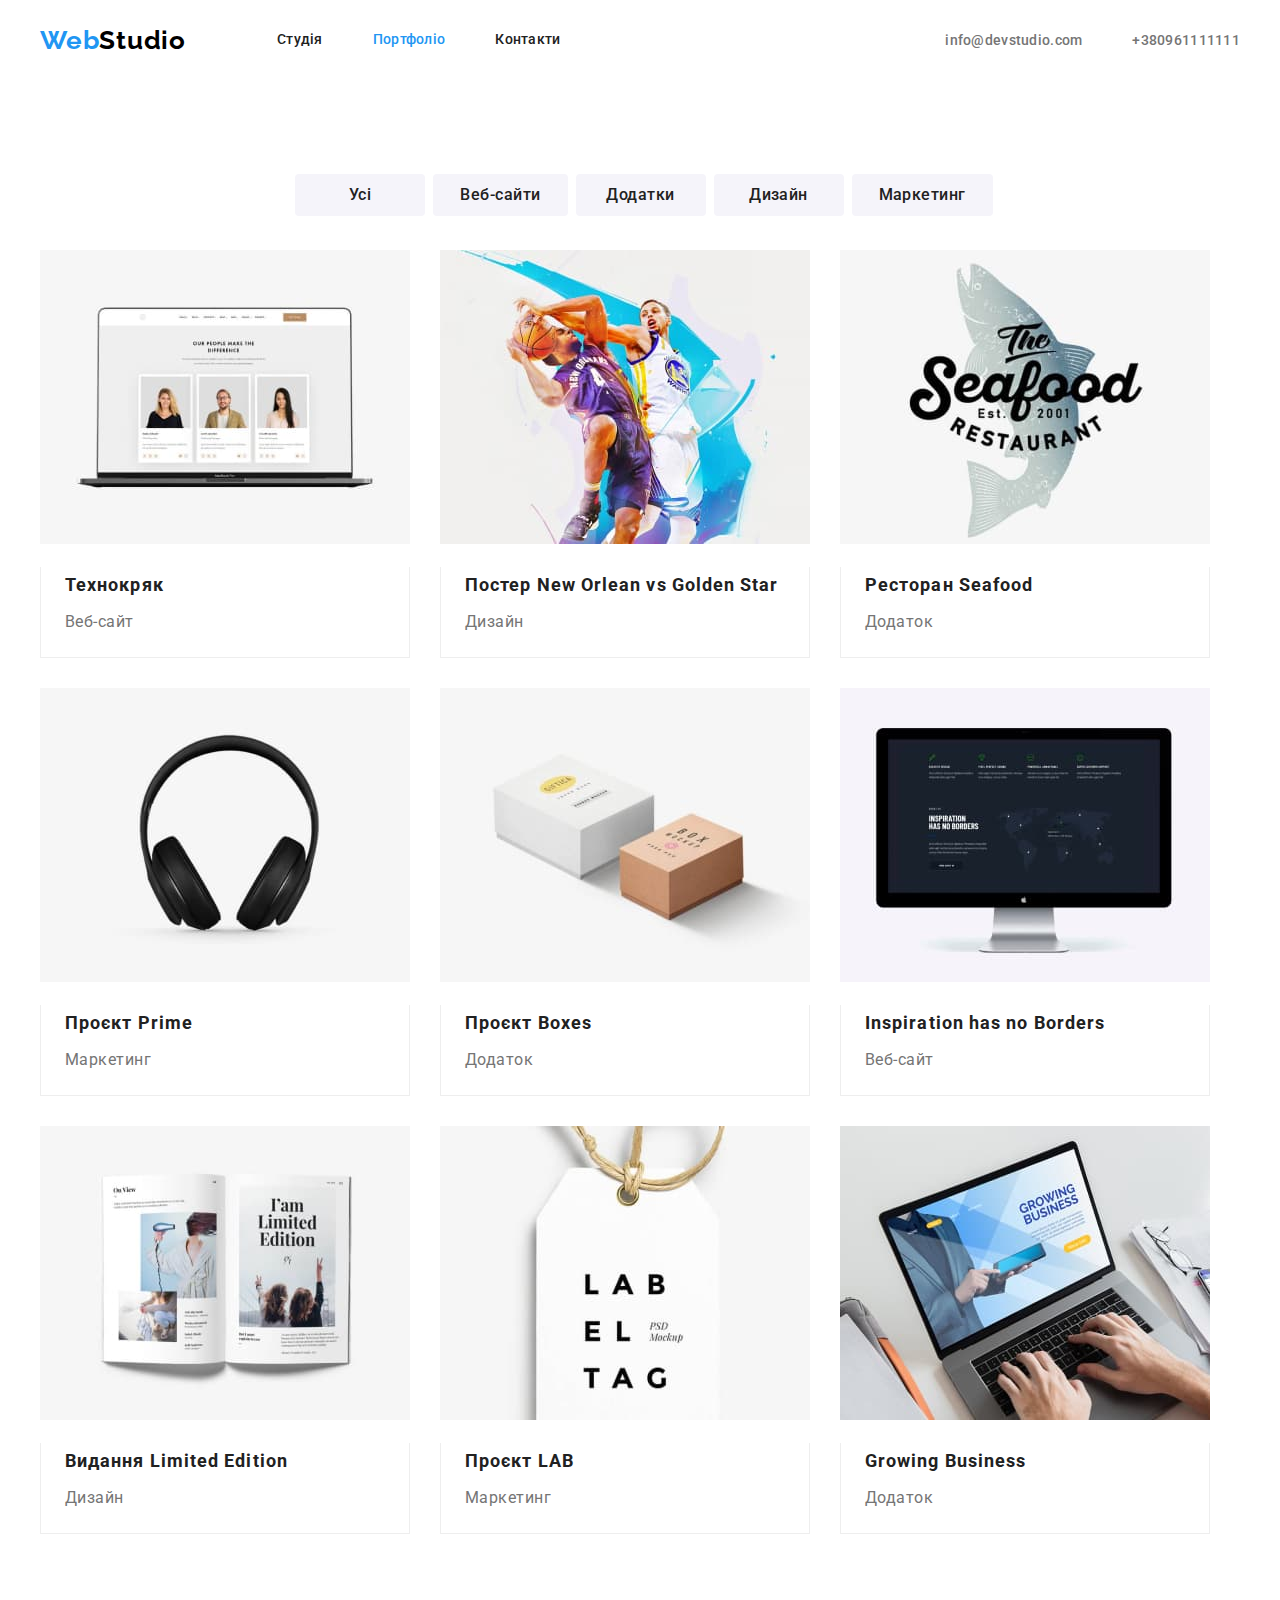
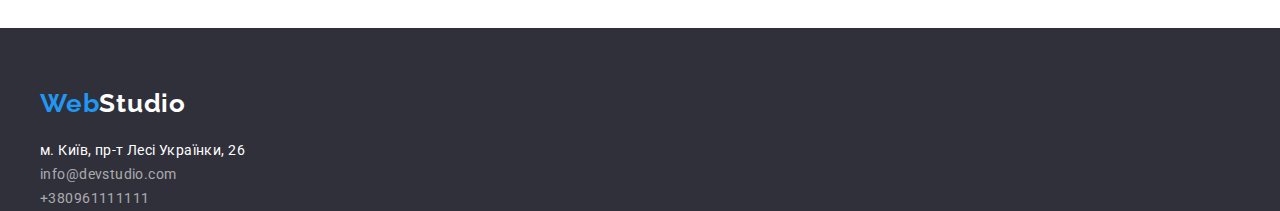
==== commit 1cd09d32: "ДЗ№3" ====
--- a/portfolio.html
+++ b/portfolio.html
@@ -79,8 +79,10 @@
                   alt="websit-technokryk"
                   width="370"
                 />
-                <h2 class="section-project">Технокряк</h2>
-                <p class="project-text">Веб-сайт</p>
+                <div class="project-boder">
+                  <h2 class="section-project">Технокряк</h2>
+                  <p class="project-text">Веб-сайт</p>
+                </div>
               </a>
             </li>
             <li class="works">
@@ -90,10 +92,12 @@
                   alt="poster-new-orlean-wih-golden-star"
                   width="370"
                 />
-                <h2 class="section-project">
-                  Постер New Orlean vs Golden Star
-                </h2>
-                <p class="project-text">Дизайн</p>
+                <div class="project-boder">
+                  <h2 class="section-project">
+                    Постер New Orlean vs Golden Star
+                  </h2>
+                  <p class="project-text">Дизайн</p>
+                </div>
               </a>
             </li>
             <li class="works">
@@ -103,8 +107,10 @@
                   alt="banner-seafood-restaurant"
                   width="370"
                 />
-                <h2 class="section-project">Ресторан Seafood</h2>
-                <p class="project-text">Додаток</p>
+                <div class="project-boder">
+                  <h2 class="section-project">Ресторан Seafood</h2>
+                  <p class="project-text">Додаток</p>
+                </div>
               </a>
             </li>
             <li class="works">
@@ -114,8 +120,10 @@
                   alt="headphones"
                   width="370"
                 />
-                <h2 class="section-project">Проєкт Prime</h2>
-                <p class="project-text">Маркетинг</p>
+                <div class="project-boder">
+                  <h2 class="section-project">Проєкт Prime</h2>
+                  <p class="project-text">Маркетинг</p>
+                </div>
               </a>
             </li>
             <li class="works">
@@ -125,8 +133,10 @@
                   alt="two-boxes"
                   width="370"
                 />
-                <h2 class="section-project">Проєкт Boxes</h2>
-                <p class="project-text">Додаток</p>
+                <div class="project-boder">
+                  <h2 class="section-project">Проєкт Boxes</h2>
+                  <p class="project-text">Додаток</p>
+                </div>
               </a>
             </li>
             <li class="works">
@@ -136,8 +146,10 @@
                   alt="websit-inspiration-hasnt-boders"
                   width="370"
                 />
-                <h2 class="section-project">Inspiration has no Borders</h2>
-                <p class="project-text">Веб-сайт</p>
+                <div class="project-boder">
+                  <h2 class="section-project">Inspiration has no Borders</h2>
+                  <p class="project-text">Веб-сайт</p>
+                </div>
               </a>
             </li>
             <li class="works">
@@ -147,15 +159,19 @@
                   alt="book"
                   width="370"
                 />
-                <h2 class="section-project">Видання Limited Edition</h2>
-                <p class="project-text">Дизайн</p>
+                <div class="project-boder">
+                  <h2 class="section-project">Видання Limited Edition</h2>
+                  <p class="project-text">Дизайн</p>
+                </div>
               </a>
             </li>
             <li class="works">
               <a class="link" href="#"
                 ><img src="./imges/project_lab.jpg" alt="label" width="370" />
-                <h2 class="section-project">Проєкт LAB</h2>
-                <p class="project-text">Маркетинг</p>
+                <div class="project-boder">
+                  <h2 class="section-project">Проєкт LAB</h2>
+                  <p class="project-text">Маркетинг</p>
+                </div>
               </a>
             </li>
             <li class="works">
@@ -165,8 +181,10 @@
                   alt="laptop-with-app"
                   width="370"
                 />
-                <h2 class="section-project">Growing Business</h2>
-                <p class="project-text">Додаток</p>
+                <div class="project-boder">
+                  <h2 class="section-project">Growing Business</h2>
+                  <p class="project-text">Додаток</p>
+                </div>
               </a>
             </li>
           </ul>
--- a/css/style.css
+++ b/css/style.css
@@ -32,7 +32,7 @@
     text-decoration: none;
     font-style: normal;
 }
-h3,p{
+h2,h3,p{
     margin-top: 0;
     margin-bottom: 0;
 }
@@ -319,8 +319,7 @@
 } */
 
 .section-project{
-    margin-top: 20px;
-    margin-bottom: 4px;
+    margin: 20px 24px 4px;
     color: var(--main-color);
     font-weight: 700;
     font-size: 18px;
@@ -328,11 +327,27 @@
     letter-spacing: 0.06em;
 }
 .project-text{
+    margin-bottom: 20px;
+    margin-left: 24px;
+    margin-right: 24px;
+
     color: var(--secondary-color);
     font-size: 16px;
     line-height: 1.88;
     letter-spacing: 0.03em;
 }
+.project-boder{
+    border-right-width: 1px;
+    border-right-style: solid;
+    border-right-color: #EEEEEE;
+    border-left-width: 1px;
+    border-left-style: solid;
+    border-left-color: #EEEEEE;
+    border-bottom-width: 1px;
+    border-bottom-style: solid;
+    border-bottom-color: #EEEEEE;
+
+}
 .current{
     color: var(--akcent-color);
 }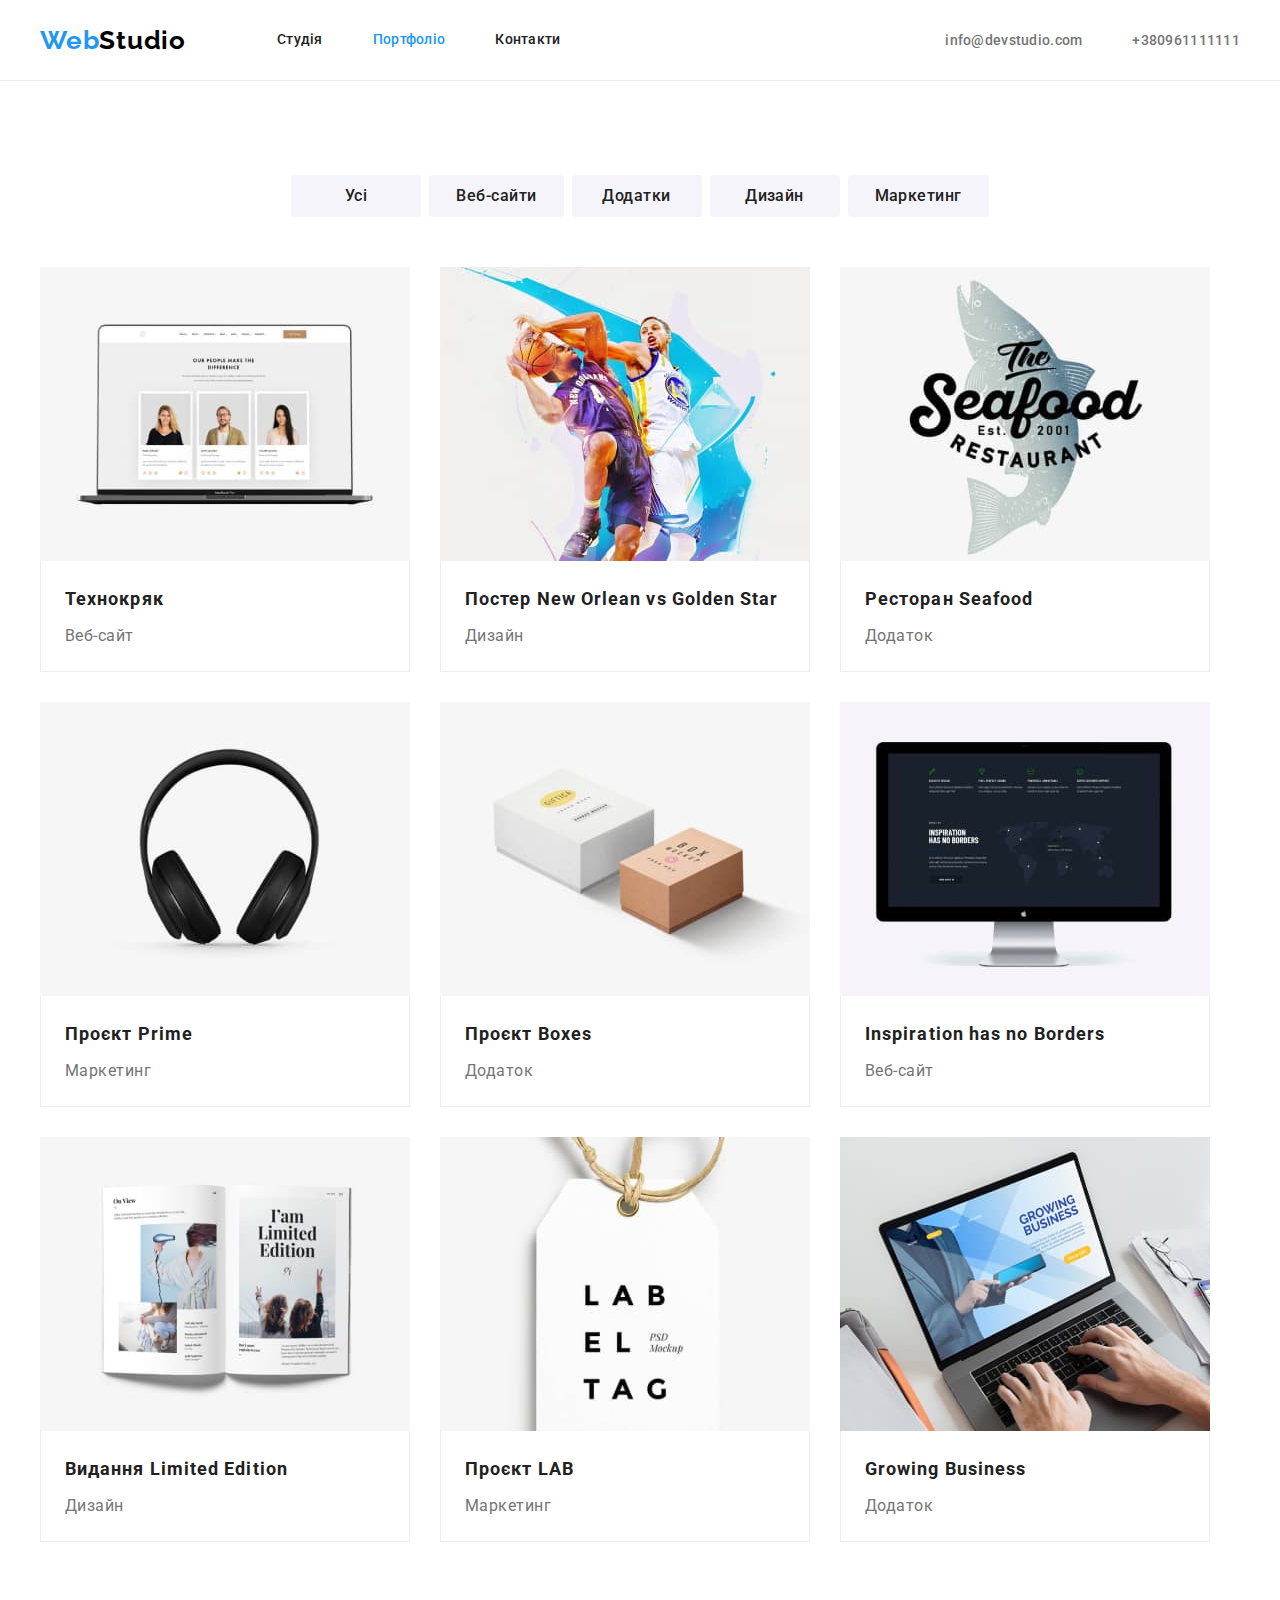
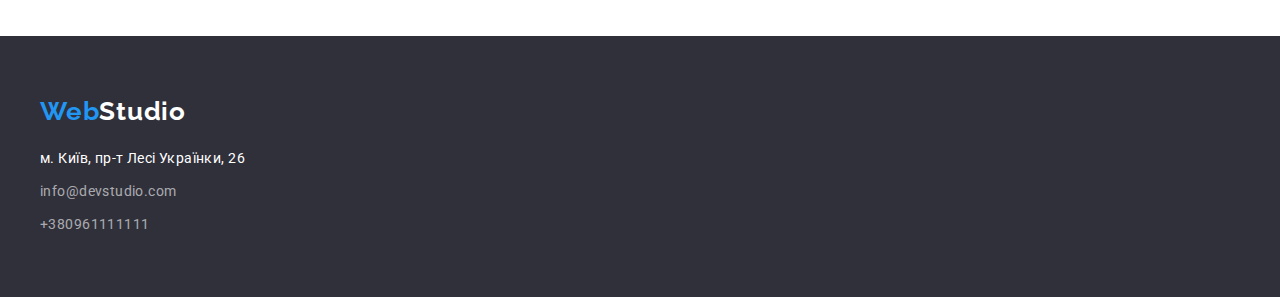
==== commit 08218499: "ДЗ№3" ====
--- a/portfolio.html
+++ b/portfolio.html
@@ -194,14 +194,13 @@
     <!--Футтер-->
     <footer class="footer">
       <div class="container">
-        <div class="lower-logo">
-          <a class="logo link" href="#"
-            >Web<span class="logo-footer">Studio</span>
-          </a>
-        </div>
+        <a class="logo link" href="#"
+          >Web<span class="logo-footer">Studio</span>
+        </a>
+
         <address>
           <ul class="list">
-            <li>
+            <li class="list-footer">
               <a
                 class="footer-address link"
                 href="https://goo.gl/maps/43y1ShWH6YqDdSyP7"
@@ -210,12 +209,12 @@
                 >м. Київ, пр-т Лесі Українки, 26
               </a>
             </li>
-            <li>
+            <li class="list-footer">
               <a class="footer-contacts link" href="mailto:info@devstudio.com"
                 >info@devstudio.com</a
               >
             </li>
-            <li>
+            <li class="list-footer">
               <a class="footer-contacts link" href="tel:+380961111111"
                 >+380961111111</a
               >
--- a/css/style.css
+++ b/css/style.css
@@ -32,11 +32,13 @@
     text-decoration: none;
     font-style: normal;
 }
-h2,h3,p{
-    margin-top: 0;
-    margin-bottom: 0;
-}
-
+ul,h1,h2,h3,p{
+    margin: 0;
+    padding: 0;
+}
+img {
+    display: block;
+}
 .container {
     margin-left: auto;
     margin-right: auto;
@@ -48,7 +50,7 @@
 
  /*Шапка сайту*/
  .page-header{
-    border-bottom: 1px #ECECEC;
+    border-bottom: 1px solid #ECECEC;
  }
 .nav-contacts{
     align-items: center;
@@ -106,11 +108,18 @@
 }
 /*Герой*/
 .hero{
+    padding-top: 200px;
+    padding-bottom: 200px;
     text-align: center;
     background-color:var(--hero-footer-background) ;
 }
 .hero-text{
     margin-bottom: 30px;
+    margin-left: auto;
+    margin-right: auto;
+    text-align: center;
+    width: 696px;
+    
     color:var(--white-color);
     font-weight: 900;
     font-size: 44px;
@@ -146,18 +155,18 @@
 .features-list{
     display: flex;
     flex-wrap: wrap;
-    margin: -15px;
-}
-.features-list .item{
-    width: 270px;
-    margin: 15px;
-}
+    gap: 30px;
+}
+.features-list>.item{
+    flex-basis: calc((100% - 90px) / 4);
+}
+
 .section.no-padding{
 padding-top: 0;
 }
 .features-tittle{
     margin-top: 0;
-    margin-bottom: 10;
+    margin-bottom: 10px;
     color: var(--main-color);
     font-weight: 700;
     font-size: 14px;
@@ -194,15 +203,19 @@
     letter-spacing: 0.03em;
 }
 .tittle{
+
     display: flex;
     flex-wrap: wrap;
-    margin: -15px;;
+    gap: 30px;
+    
 }
 .tittle .item{
- margin: 15px;
-}
-
-
+    flex-basis:370px ;
+/* flex-basis: calc((100% - 60px) / 3); */
+}
+.tittle .item:last-child{
+    margin-right: 0px;
+}
 /*Команда*/
 .team{
  
@@ -211,10 +224,16 @@
 .personnel{
     display: flex;
     flex-wrap: wrap;
-    margin: -15px;
+    gap: 30px;
 }
 .personnel .list-back{
-    margin: 15px;
+    flex-basis: 270px;
+/* flex-basis: calc((100% - 90px) / 4); */
+   
+}
+.team-members{
+    padding-top: 30px;
+    padding-bottom: 30px;
 }
 
 .team-name{
@@ -240,14 +259,21 @@
 
 /*Футер*/
 .footer{
+    padding-bottom: 60px;
+    padding-top: 60px;
+
+
     background-color:var(--hero-footer-background) ;
 }
-.lower-logo{
-   padding-top: 60px;
-   margin-bottom: 20px;
-}
+
 .logo-footer {
     color: var(--white-color);
+}
+address{
+    margin-top: 20px;
+}
+.list-footer:not(:last-child){
+    margin-bottom: 9px;
 }
 .footer-address{
     color: var(--white-color);
@@ -286,6 +312,8 @@
 background: var(--akcent-color);
 }
 .button-portfolio{
+    gap: 8px;
+    margin-bottom: 50px;
     display: flex;
     flex-wrap: wrap;
     justify-content: center;
@@ -293,18 +321,17 @@
 
     /* background-color: tomato; */
 }
-.button-portfolio>li{
-    margin-left: 8px;
-    margin-bottom: 34px;
-}
+
 .project{
     display: flex;
     flex-wrap:wrap ;
-    margin:-15px ;
+    gap: 30px;
 }
 .works{
-    width: 370px;
-    margin: 15px;
+flex-basis: 370px;
+  /* flex-basis:calc((100% - 60px) / 3) ; */
+
+
 /* width: 380px;
 margin-right: 30px;
 margin-bottom: 30px; */
@@ -319,24 +346,23 @@
 } */
 
 .section-project{
-    margin: 20px 24px 4px;
+    margin-top: 0;
+    margin-bottom: 4px;
     color: var(--main-color);
     font-weight: 700;
     font-size: 18px;
     line-height: 2;
     letter-spacing: 0.06em;
 }
+
 .project-text{
-    margin-bottom: 20px;
-    margin-left: 24px;
-    margin-right: 24px;
-
     color: var(--secondary-color);
     font-size: 16px;
     line-height: 1.88;
     letter-spacing: 0.03em;
 }
 .project-boder{
+    padding: 20px 24px;
     border-right-width: 1px;
     border-right-style: solid;
     border-right-color: #EEEEEE;
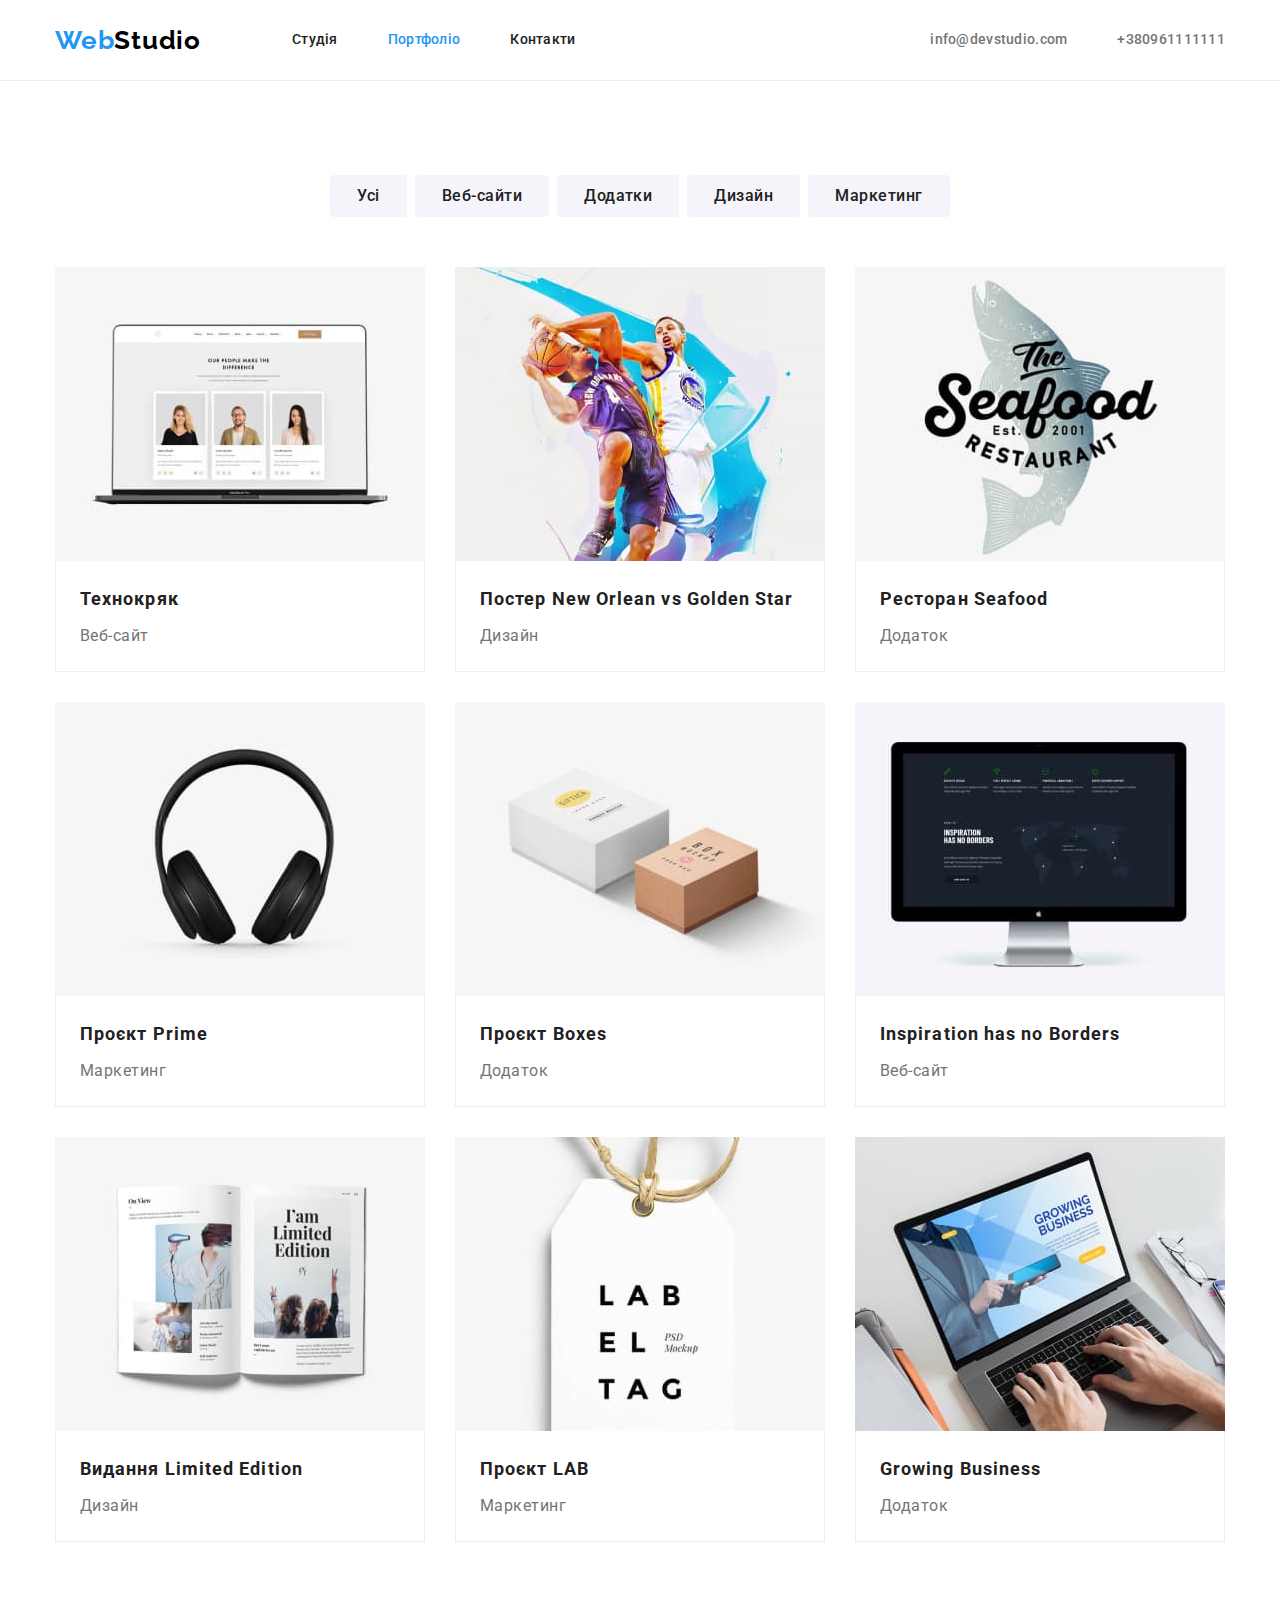
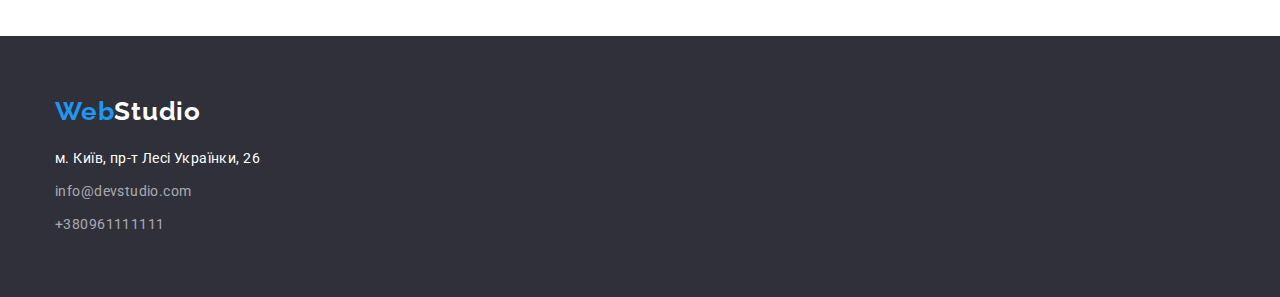
==== commit acbfae8c: "ДЗ№3" ====
--- a/portfolio.html
+++ b/portfolio.html
@@ -24,7 +24,7 @@
         <a class="logo link" href="index.html"
           >Web<span class="logo-wrap">Studio</span>
         </a>
-        <nav>
+        <nav class="main-nav">
           <ul class="nav list">
             <li class="item">
               <a class="site-nav link" href="./index.html">Студія</a>
--- a/css/style.css
+++ b/css/style.css
@@ -44,7 +44,7 @@
     margin-right: auto;
     padding-left: 15px;
     padding-right: 15px;
-    width: 1230px;
+    width: 1200px;
     /* outline: 2px dashed blueviolet; */
 }
 
@@ -70,12 +70,13 @@
 }
 .nav{
     display: flex;
-    margin-left: 91px;
-
 }
 
 .nav .item +.item{
     margin-left: 50px;
+}
+.main-nav{
+    margin-left: 91px;
 }
 .site-nav{
     display: block;
@@ -98,6 +99,10 @@
 margin-left: 50px;
 }
 .contacts-header {
+    display: block;
+    padding-top: 32px;
+    padding-bottom: 32px;
+    
     color: var(--secondary-color);
     font-weight: 500;
     line-height: 1.14;
@@ -196,6 +201,7 @@
 .section-tittle{
     margin-top: 0;
     margin-bottom: 50px;
+
     text-align: center;
     font-weight: 700;
     font-size: 36px;
@@ -210,8 +216,7 @@
     
 }
 .tittle .item{
-    flex-basis:370px ;
-/* flex-basis: calc((100% - 60px) / 3); */
+flex-basis: calc((100% - 60px) / 3);
 }
 .tittle .item:last-child{
     margin-right: 0px;
@@ -226,10 +231,12 @@
     flex-wrap: wrap;
     gap: 30px;
 }
-.personnel .list-back{
-    flex-basis: 270px;
-/* flex-basis: calc((100% - 90px) / 4); */
+.personnel .list-back{ 
+flex-basis: calc((100% - 90px) / 4);
    
+}
+.personnel .list-back:last-child{
+    margin-right: 0px;
 }
 .team-members{
     padding-top: 30px;
@@ -292,7 +299,6 @@
 /*Портфоліо*/
 /*Проекти*/
 .filter-button{
-min-width: 130px;
 padding: 6px 25px;
 border-radius: 4px ;
 color: var(--main-color);
@@ -328,8 +334,7 @@
     gap: 30px;
 }
 .works{
-flex-basis: 370px;
-  /* flex-basis:calc((100% - 60px) / 3) ; */
+ flex-basis:calc((100% - 60px) / 3) ; 
 
 
 /* width: 380px;
@@ -376,4 +381,4 @@
 }
 .current{
     color: var(--akcent-color);
-}+}
